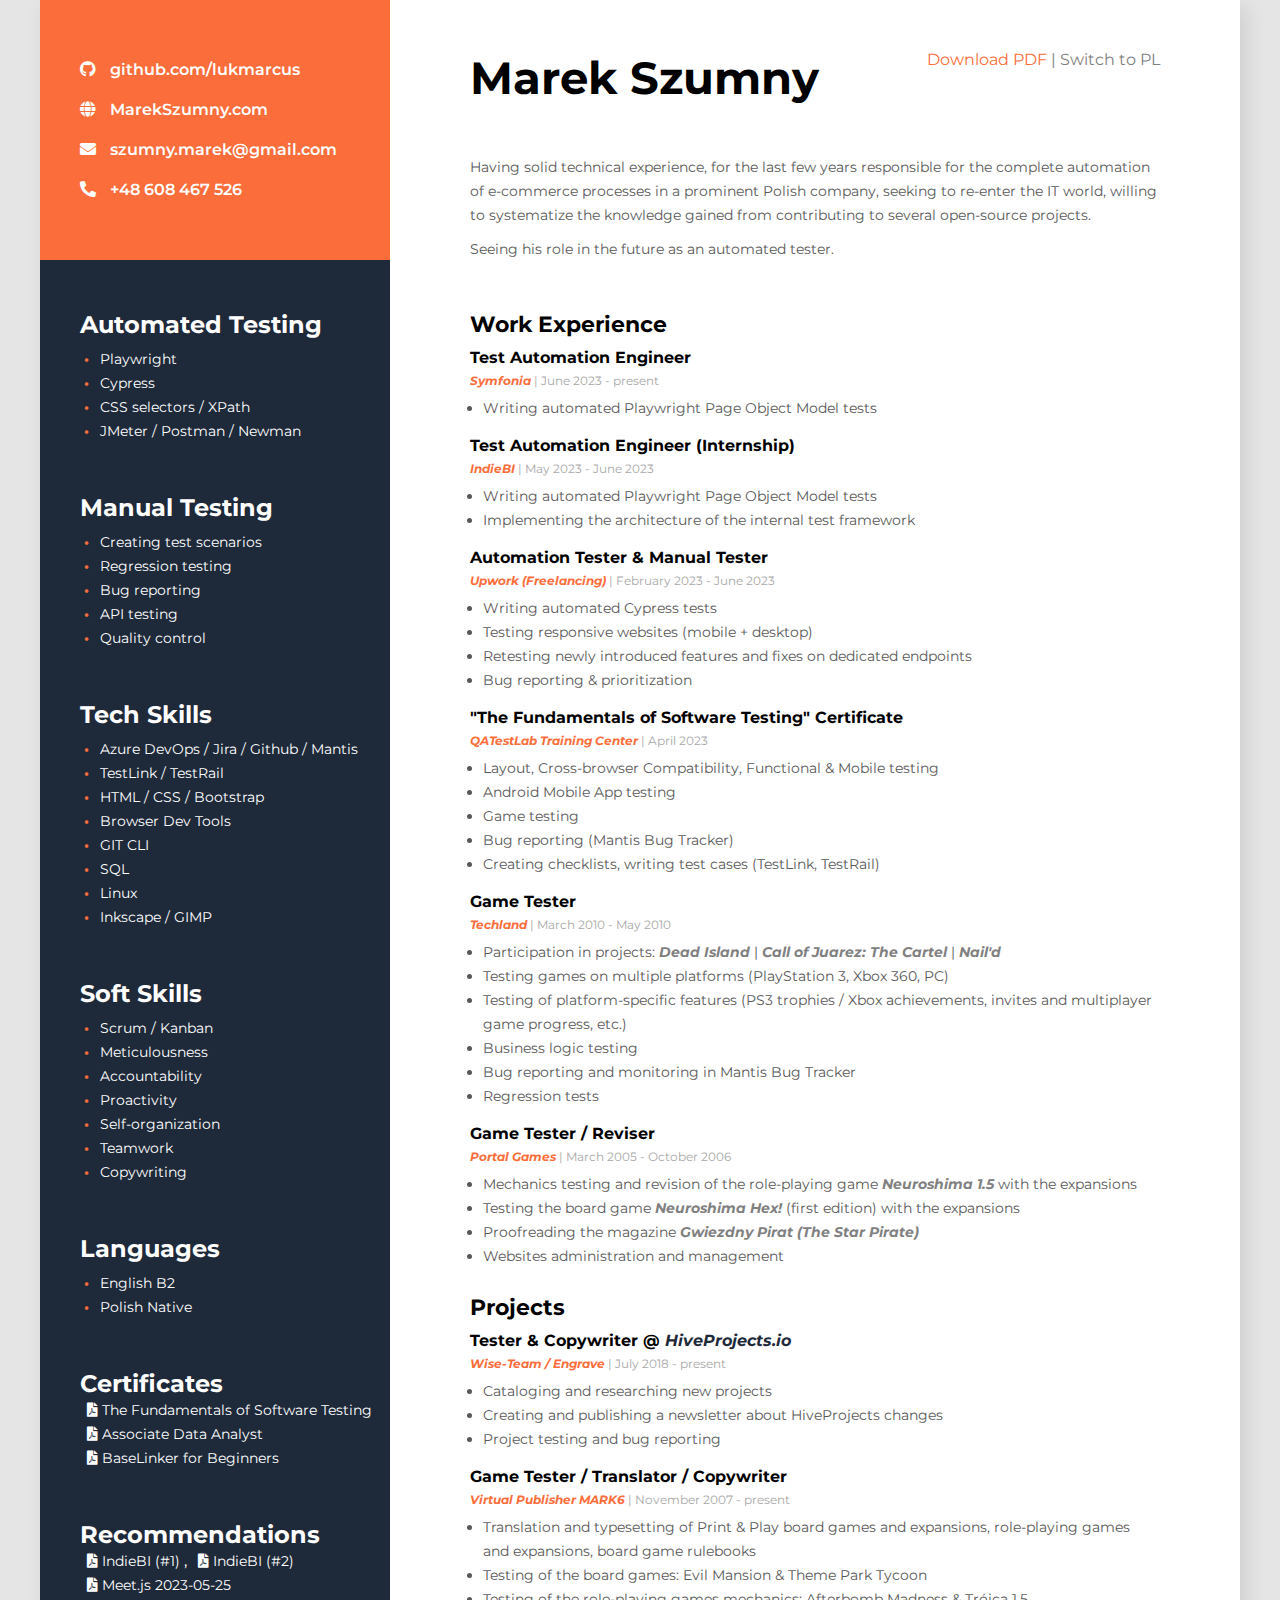
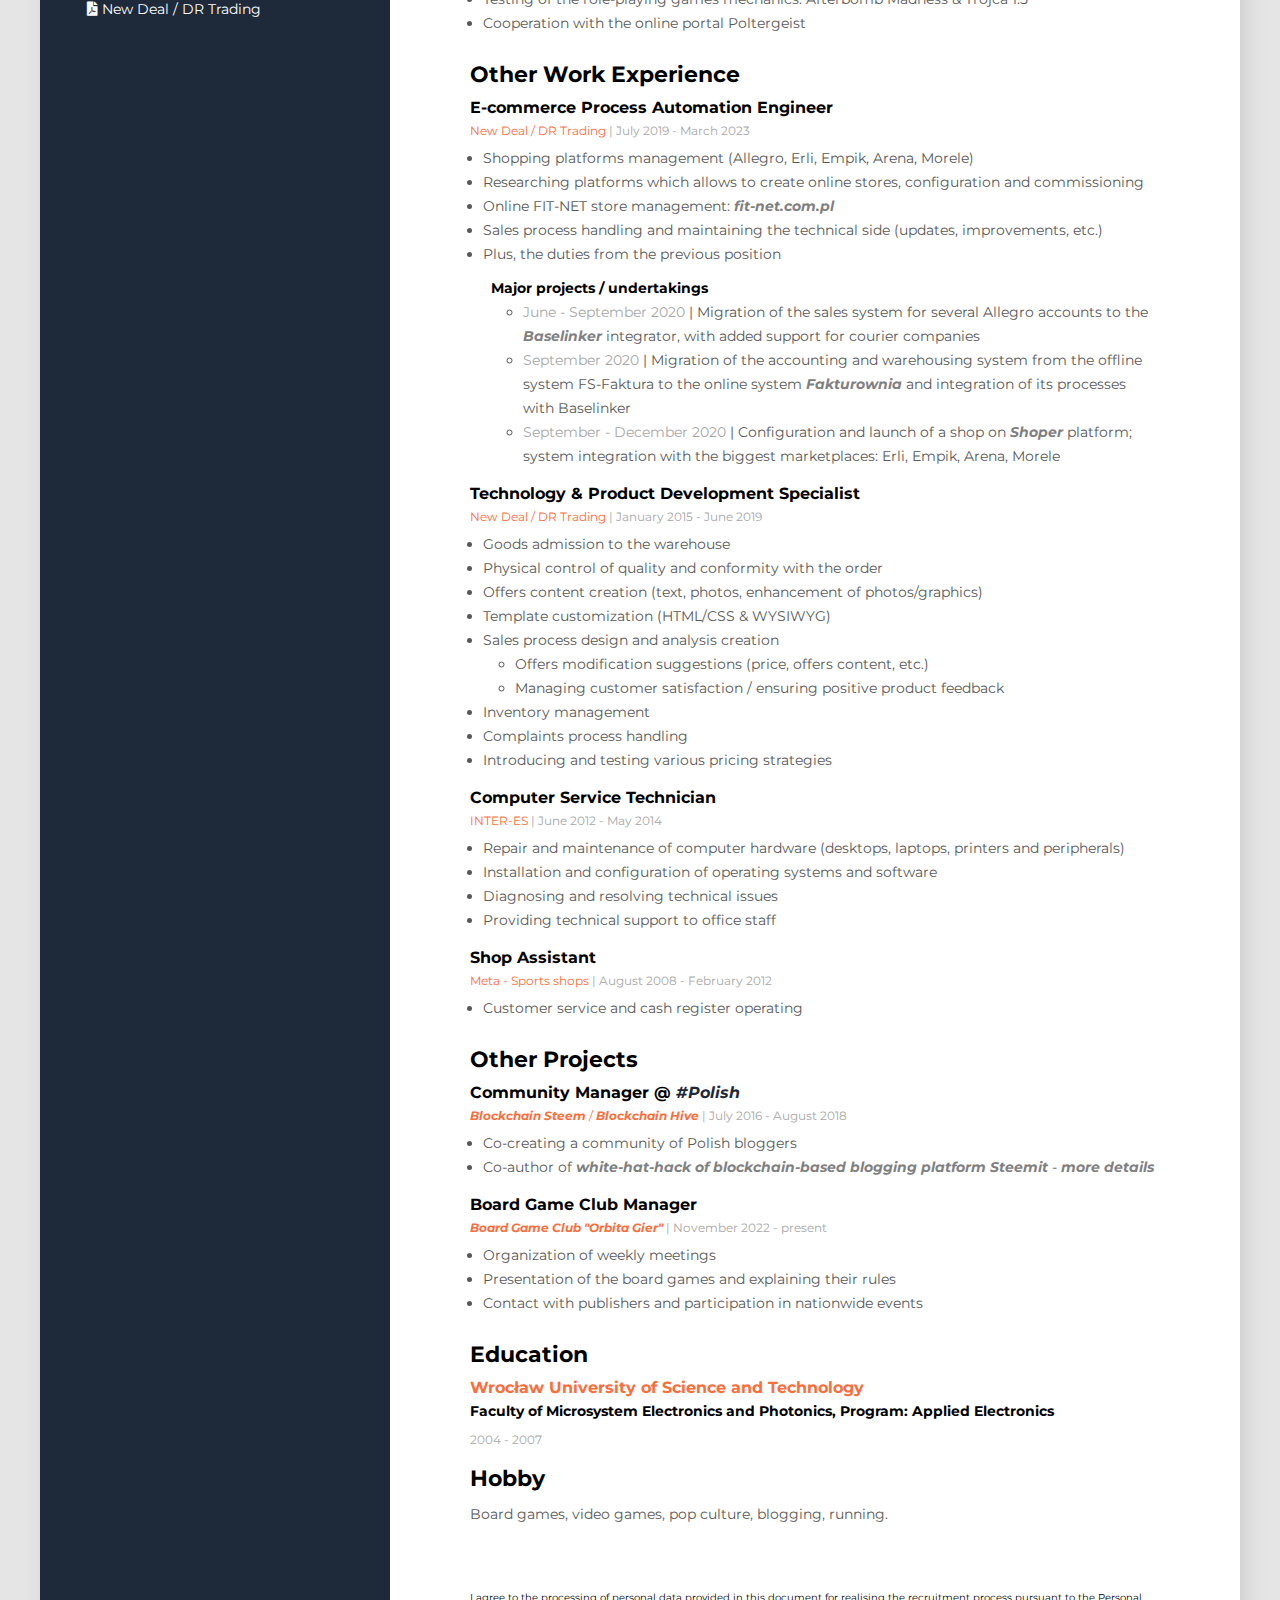
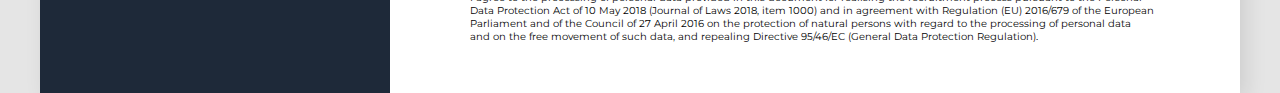
==== index.html @ d79c5a5d "Clause space at bottom of page fixed" ====
<!DOCTYPE html>
<html lang="en">
  <head>
    <!-- Google tag (gtag.js) -->
    <script async src="https://www.googletagmanager.com/gtag/js?id=G-51MSJPQXWY"></script>
    <script>
      window.dataLayer = window.dataLayer || [];
      function gtag() {
        dataLayer.push(arguments);
      }
      gtag("js", new Date());

      gtag("config", "G-51MSJPQXWY");
    </script>
    <meta charset="UTF-8" />
    <meta http-equiv="X-UA-Compatible" content="IE=edge" />
    <meta name="viewport" content="width=device-width, initial-scale=1.0" />
    <title>Marek Szumny: CV</title>

    <link rel="icon" type="image/x-icon" href="favicon.ico" />
    <link rel="preconnect" href="https://fonts.googleapis.com" />
    <link rel="preconnect" href="https://fonts.gstatic.com" crossorigin />
    <link
      href="https://fonts.googleapis.com/css2?family=Montserrat:wght@400;600;700&display=swap"
      rel="stylesheet"
    />
    <link rel="stylesheet" href="https://cdnjs.cloudflare.com/ajax/libs/font-awesome/5.15.3/css/all.css" />
    <link href="style.css" rel="stylesheet" />
    <base target="_blank" />
  </head>

  <body>
    <div class="wrapper">
      <main>
        <div class="main-title">
          <div class="lang">
            <a href="MarekSzumny_CV.pdf" data-lang="en">
              <span class="orange">Download PDF</span>
            </a>
            <a href="MarekSzumny_CV_PL.pdf" data-lang="pl">
              <span class="orange">Pobierz PDF</span>
            </a>
            |
            <button id="switch-lang" data-current-lang="en">Language</button>
          </div>

          <h1>Marek Szumny</h1>
          <p class="main-title-short">
            <span data-lang="en">
              Having solid technical experience, for the last few years responsible for the complete
              automation of&nbsp;e&#8209;commerce processes in a prominent Polish company, seeking to re-enter
              the IT world, willing to&nbsp;systematize the knowledge gained from contributing to several
              open-source projects.
            </span>
            <span data-lang="pl">
              Posiadający solidne doświadczenie techniczne, przez ostatnie lata odpowiedzialny za całkowitą
              automatyzację procesów e-commerce w wiodącej polskiej firmie, starający się ponownie wkroczyć do
              świata IT, chcący usystematyzować zdobytą wiedzę wynikającą z kontrybucji do kilku projektów
              open-source.
            </span>
          </p>
          <p class="main-title-short">
            <span data-lang="en">Seeing his role in the future as an automated tester.</span>
            <span data-lang="pl">
              Widzący swoją rolę w przyszłości na stanowisku testera automatyzującego.
            </span>
          </p>
        </div>

        <div class="main-work">
          <h2 class="main-section-title">
            <span data-lang="en">Work Experience</span>
            <span data-lang="pl">Doświadczenie zawodowe</span>
          </h2>
        </div>

        <div>
          <h3 class="main-subsection-title">
            <span data-lang="en">Test Automation Engineer</span>
            <span data-lang="pl">Inżynier ds. Testów Automatycznych</span>
          </h3>
          <div class="main-section-date">
            <a href="https://symfonia.pl/">
              <span class="orange">Symfonia</span>
            </a>
            |
            <span data-lang="en">June 2023 - present</span>
            <span data-lang="pl">06.2023 - do dziś</span>
          </div>
          <ul class="main-ul-list">
            <li>
              <span data-lang="en">Writing automated Playwright Page Object Model tests</span>
              <span data-lang="pl">Tworzenie testów automatycznych - Playwright Page Object Model</span>
            </li>
          </ul>
        </div>

        <div>
          <h3 class="main-subsection-title">
            <span data-lang="en">Test Automation Engineer (Internship)</span>
            <span data-lang="pl">Tester automatyzujący - staż</span>
          </h3>
          <div class="main-section-date">
            <a href="https://indiebi.com/">
              <span class="orange">IndieBI</span>
            </a>
            |
            <span data-lang="en">May 2023 - June 2023</span>
            <span data-lang="pl">05.2023 - 06.2023</span>
          </div>
          <ul class="main-ul-list">
            <li>
              <span data-lang="en">Writing automated Playwright Page Object Model tests</span>
              <span data-lang="pl">Tworzenie testów automatycznych - Playwright Page Object Model</span>
            </li>
            <li>
              <span data-lang="en">Implementing the architecture of the internal test framework</span>
              <span data-lang="pl">Implementacja architektury wewnętrznego frameworku testowego</span>
            </li>
          </ul>
        </div>

        <div>
          <h3 class="main-subsection-title">
            <span data-lang="en">Automation Tester & Manual Tester</span>
            <span data-lang="pl">Tester automatyzujący i tester manualny</span>
          </h3>
          <div class="main-section-date">
            <a href="https://www.upwork.com/">
              <span class="orange">Upwork (Freelancing)</span>
            </a>
            |
            <span data-lang="en">February 2023 - June 2023</span>
            <span data-lang="pl">02.2023 - 06.2023</span>
          </div>
          <ul class="main-ul-list">
            <li>
              <span data-lang="en">Writing automated Cypress tests</span>
              <span data-lang="pl">Tworzenie testów automatycznych - Cypress</span>
            </li>
            <li>
              <span data-lang="en">Testing responsive websites (mobile + desktop)</span>
              <span data-lang="pl">Testowanie responsywnych stron internetowych (mobile + desktop)</span>
            </li>
            <li>
              <span data-lang="en">Retesting newly introduced features and fixes on dedicated endpoints</span>
              <span data-lang="pl">Retestowanie wprowadzonych poprawek na dedykowanych endpointach</span>
            </li>
            <li>
              <span data-lang="en">Bug reporting & prioritization</span>
              <span data-lang="pl">Raportowanie błędów i ich priorytetyzacja</span>
            </li>
          </ul>
        </div>

        <div>
          <h3 class="main-subsection-title">
            <span data-lang="en">"The Fundamentals of Software Testing" Certificate</span>
            <span data-lang="pl">Certyfikat "The Fundamentals of Software Testing"</span>
          </h3>
          <div class="main-section-date">
            <a href="https://en.training.qatestlab.com/">
              <span class="orange">QATestLab Training Center</span>
            </a>
            |
            <span data-lang="en">April 2023</span>
            <span data-lang="pl">04.2023</span>
          </div>
          <ul class="main-ul-list">
            <li>
              <span data-lang="en">Layout, Cross-browser Compatibility, Functional & Mobile testing</span>
              <span data-lang="pl">
                Testy wizualne, kompatybilności cross-browser, funkcjonalne i mobilne
              </span>
            </li>
            <li>
              <span data-lang="en">Android Mobile App testing</span>
              <span data-lang="pl">Testy aplikacji mobilnej</span>
            </li>
            <li>
              <span data-lang="en">Game testing</span>
              <span data-lang="pl">Testy gier</span>
            </li>
            <li>
              <span data-lang="en">Bug reporting (Mantis Bug Tracker)</span>
              <span data-lang="pl">Raportowanie błędów (Mantis Bug Tracker)</span>
            </li>
            <li>
              <span data-lang="en">Creating checklists, writing test cases (TestLink, TestRail)</span>
              <span data-lang="pl">
                Tworzenie list kontrolnych, pisanie przypadków testowych (TestLink, TestRail)
              </span>
            </li>
          </ul>
        </div>

        <div>
          <h3 class="main-subsection-title">
            <span data-lang="en">Game Tester</span>
            <span data-lang="pl">Tester gier</span>
          </h3>
          <div class="main-section-date">
            <a href="https://techland.net/">
              <span class="orange">Techland</span>
            </a>
            |
            <span data-lang="en">March 2010 - May 2010</span>
            <span data-lang="pl">03.2010 - 05.2010</span>
          </div>
          <ul class="main-ul-list">
            <li>
              <span data-lang="en">Participation in projects:</span>
              <span data-lang="pl">Udział w projektach:</span>
              <a href="https://en.wikipedia.org/wiki/Dead_Island">Dead Island</a>
              |
              <a href="https://en.wikipedia.org/wiki/Call_of_Juarez:_The_Cartel">
                Call of Juarez: The Cartel
              </a>
              |
              <a href="https://en.wikipedia.org/wiki/Nail%27d">Nail'd</a>
            </li>
            <li>
              <span data-lang="en">Testing games on multiple platforms (PlayStation 3, Xbox 360, PC)</span>
              <span data-lang="pl">Testowanie gier na wielu platformach (Playstation 3, Xbox 360, PC)</span>
            </li>
            <li>
              <span data-lang="en">
                Testing of platform-specific features (PS3 trophies / Xbox achievements, invites and
                multiplayer game progress, etc.)
              </span>
              <span data-lang="pl">
                Testowanie specyficznych funkcji platform (trofea PS3 / osiągnięcia Xbox, zaproszenia i
                postępy w&nbsp;grze wieloosobowej, etc.)
              </span>
            </li>
            <li>
              <span data-lang="en">Business logic testing</span>
              <span data-lang="pl">Testowanie logiki biznesowej</span>
            </li>
            <li>
              <span data-lang="en">Bug reporting and monitoring in Mantis Bug Tracker</span>
              <span data-lang="pl">Raportowanie błędów w Mantis Bug Tracker</span>
            </li>
            <li>
              <span data-lang="en">Regression tests</span>
              <span data-lang="pl">Testy regresyjne</span>
            </li>
          </ul>
        </div>

        <div>
          <h3 class="main-subsection-title">
            <span data-lang="en">Game Tester / Reviser</span>
            <span data-lang="pl">Tester / Korektor</span>
          </h3>
          <div class="main-section-date">
            <a href="https://portalgames.pl/en/">
              <span class="orange">
                <span data-lang="en">Portal Games</span>
                <span data-lang="pl">Wydawnictwo Portal</span>
              </span>
            </a>
            |
            <span data-lang="en">March 2005 - October 2006</span>
            <span data-lang="pl">03.2005 - 10.2006</span>
          </div>
          <ul class="main-ul-list">
            <li>
              <span data-lang="en">
                Mechanics testing and revision of the role-playing game
                <a href="https://en.wikipedia.org/wiki/Neuroshima">Neuroshima 1.5</a>
                with the expansions
              </span>
              <span data-lang="pl">
                Testowanie mechaniki i korekta gry fabularnej
                <a href="https://portalgames.pl/pl/neuroshima-15/">Neuroshima 1.5</a>
                z dodatkami
              </span>
            </li>
            <li>
              <span data-lang="en">
                Testing the board game
                <a href="https://portalgames.pl/en/all-game-list/nshex/">Neuroshima Hex!</a>
                (first edition) with the expansions
              </span>
              <span data-lang="pl">
                Testowanie gry planszowej
                <a href="https://portalgames.pl/pl/neuroshima-hex/">Neuroshima Hex!</a>
                (pierwsza edycja) z dodatkami
              </span>
            </li>
            <li>
              <span data-lang="en">
                Proofreading the magazine
                <a href="https://portalgames.pl/pl/gwiezdny-pirat/">Gwiezdny Pirat (The Star Pirate)</a>
              </span>
              <span data-lang="pl">
                Korekta czasopisma
                <a href="https://portalgames.pl/pl/gwiezdny-pirat/">Gwiezdny Pirat</a>
              </span>
            </li>
            <li>
              <span data-lang="en">Websites administration and management</span>
              <span data-lang="pl">Administracja i zarządzanie stronami internetowymi</span>
            </li>
          </ul>
        </div>

        <div class="main-work">
          <h2 class="main-section-title">
            <span data-lang="en">Projects</span>
            <span data-lang="pl">Projekty</span>
          </h2>
        </div>

        <div>
          <h3 class="main-subsection-title">
            <span data-lang="en">Tester & Copywriter @</span>
            <span data-lang="pl">Tester / Copywriter w</span>
            <a href="https://hiveprojects.io/">HiveProjects.io</a>
          </h3>
          <div class="main-section-date">
            <a href="https://web.archive.org/web/20200811211508/https://wise-team.io/">
              <span class="orange">Wise-Team / Engrave</span>
            </a>
            |
            <span data-lang="en">July 2018 - present</span>
            <span data-lang="pl">07.2018 - do teraz</span>
          </div>
          <ul class="main-ul-list">
            <li>
              <span data-lang="en">Cataloging and researching new projects</span>
              <span data-lang="pl">Katalogowanie i research nowych projektów</span>
            </li>
            <li>
              <span data-lang="en">Creating and publishing a newsletter about HiveProjects changes</span>
              <span data-lang="pl">Tworzenie newslettera na temat zmian w projekcie</span>
            </li>
            <li>
              <span data-lang="en">Project testing and bug reporting</span>
              <span data-lang="pl">Testowanie projektu i zgłaszanie błędów</span>
            </li>
          </ul>
        </div>

        <div>
          <h3 class="main-subsection-title">
            <span data-lang="en">Game Tester / Translator / Copywriter</span>
            <span data-lang="pl">Tester / Tłumacz / Copywriter</span>
          </h3>
          <div class="main-section-date">
            <a href="https://www.mark6.pl/">
              <span class="orange">
                <span data-lang="en">Virtual Publisher MARK6</span>
                <span data-lang="pl">Wirtualne Wydawnictwo MARK6</span>
              </span>
            </a>
            |
            <span data-lang="en">November 2007 - present</span>
            <span data-lang="pl">11.2007 - do teraz</span>
          </div>
          <ul class="main-ul-list">
            <li>
              <span data-lang="en">
                Translation and typesetting of Print & Play board games and expansions, role-playing games
                and&nbsp;expansions, board game rulebooks
              </span>
              <span data-lang="pl">
                Tłumaczenie i skład gier planszowych Print & Play i dodatków, gier fabularnych i dodatków,
                instrukcji do gier planszowych
              </span>
            </li>
            <li>
              <span data-lang="en">Testing of the board games: Evil Mansion & Theme Park Tycoon</span>
              <span data-lang="pl">Testowanie gier planszowych: Evil Mansion i Theme Park Tycoon</span>
            </li>
            <li>
              <span data-lang="en">
                Testing of the role-playing games mechanics: Afterbomb Madness & Trójca 1.5
              </span>
              <span data-lang="pl">Testowanie mechanik gier fabularnych: Afterbomb Madness i Trójca 1.5</span>
            </li>
            <li>
              <span data-lang="en">Cooperation with the online portal Poltergeist</span>
              <span data-lang="pl">Współpraca z serwisem internetowym Poltergeist</span>
            </li>
          </ul>
        </div>

        <div class="page-break-end"></div>
        <div class="page-break-begin"></div>

        <div class="main-work">
          <h2 class="main-section-title">
            <span data-lang="en">Other Work Experience</span>
            <span data-lang="pl">Pozostałe doświadczenie zawodowe</span>
          </h2>
        </div>

        <div>
          <h3 class="main-subsection-title">
            <span data-lang="en">E-commerce Process Automation Engineer</span>
            <span data-lang="pl">Specjalista do spraw automatyzacji procesów e-commerce</span>
          </h3>
          <div class="main-section-date">
            <span class="orange">New Deal / DR Trading</span>
            |
            <span data-lang="en">July 2019 - March 2023</span>
            <span data-lang="pl">07.2019 - 03.2023</span>
          </div>
          <ul class="main-ul-list">
            <li>
              <span data-lang="en">Shopping platforms management (Allegro, Erli, Empik, Arena, Morele)</span>
              <span data-lang="pl">Obsługa platform sprzedażowych (Allegro, Erli, Empik, Arena, Morele)</span>
            </li>
            <li>
              <span data-lang="en">
                Researching platforms which allows to create online stores, configuration and commissioning
              </span>
              <span data-lang="pl">
                Research platform do tworzenia sklepów internetowych, konfiguracja i uruchomienie
              </span>
            </li>
            <li>
              <span data-lang="en">Online FIT-NET store management:</span>
              <span data-lang="pl">Zarządzanie sklepem internetowym FIT-NET:</span>
              <a href="https://fit-net.com.pl/">fit-net.com.pl</a>
            </li>
            <li>
              <span data-lang="en">
                Sales process handling and maintaining the technical side (updates, improvements, etc.)
              </span>
              <span data-lang="pl">
                Obsługa procesu sprzedaży i utrzymanie sklepu z punktu widzenia technicznego
              </span>
            </li>
            <li>
              <span data-lang="en">Plus, the duties from the previous position</span>
              <span data-lang="pl">Plus obowiązki poprzedniego stanowiska</span>
            </li>
            <div class="projects">
              <span class="main-bold">
                <span data-lang="en">Major projects / undertakings</span>
                <span data-lang="pl">Ważniejsze projekty / przedsięwzięcia</span>
              </span>
              <ul>
                <li>
                  <span class="main-section-date">
                    <span data-lang="en">June - September 2020</span>
                    <span data-lang="pl">06 - 09.2020</span>
                  </span>
                  |
                  <span data-lang="en">
                    Migration of the sales system for several Allegro accounts to&nbsp;the&nbsp;
                  </span>
                  <span data-lang="pl">
                    Migracja systemu sprzedażowego dla kilkunastu kont Allegro do integratora
                  </span>
                  <a href="https://baselinker.com/">Baselinker</a>
                  <span data-lang="en">integrator, with added support for courier companies</span>
                  <span data-lang="pl">wraz z obsługą firm kurierskich</span>
                </li>
                <li>
                  <span class="main-section-date">
                    <span data-lang="en">September 2020</span>
                    <span data-lang="pl">09.2020</span>
                  </span>
                  |
                  <span data-lang="en">
                    Migration of the accounting and warehousing system from the offline system FS-Faktura to
                    the online system
                  </span>
                  <span data-lang="pl">
                    Migracja systemu księgowo-magazynowego z programów lokalnych FS-Faktura do systemu online
                  </span>
                  <a href="https://fakturownia.pl/">Fakturownia</a>
                  <span data-lang="en">and integration of its processes with&nbsp;Baselinker</span>
                  <span data-lang="pl">i integracja procesów do Baselinker</span>
                </li>
                <li>
                  <span class="main-section-date">
                    <span data-lang="en">September - December 2020</span>
                    <span data-lang="pl">09 - 12.2020</span>
                  </span>
                  |
                  <span data-lang="en">Configuration and launch of a shop on</span>
                  <span data-lang="pl">Uruchomienie sklepu na platformie</span>
                  <a href="https://www.shoper.pl/">Shoper</a>
                  <span data-lang="en">
                    platform; system integration with the biggest marketplaces: Erli, Empik, Arena, Morele
                  </span>
                  <span data-lang="pl">
                    (fit-net.com.pl) i integracje z&nbsp;platformami: Erli, Empik, Arena, Morele
                  </span>
                </li>
              </ul>
            </div>
          </ul>
        </div>

        <div>
          <h3 class="main-subsection-title">
            <span data-lang="en">Technology & Product Development Specialist</span>
            <span data-lang="pl">Specjalista do spraw technologii i rozwoju produktu</span>
          </h3>
          <div class="main-section-date">
            <span class="orange">New Deal / DR Trading</span>
            |
            <span data-lang="en">January 2015 - June 2019</span>
            <span data-lang="pl">01.2015 - 06.2019</span>
          </div>
          <ul class="main-ul-list">
            <li>
              <span data-lang="en">Goods admission to the warehouse</span>
              <span data-lang="pl">Przyjmowanie towarów na magazyn</span>
            </li>
            <li>
              <span data-lang="en">Physical control of quality and conformity with the order</span>
              <span data-lang="pl">Fizyczna kontrola jakości i zgodności z zamówieniem</span>
            </li>
            <li>
              <span data-lang="en">
                Offers content creation (text, photos, enhancement of photos/graphics)
              </span>
              <span data-lang="pl">Tworzenie treści ofert (tekst, zdjęcia, poprawa zdjęć/grafik)</span>
            </li>
            <li>
              <span data-lang="en">Template customization (HTML/CSS & WYSIWYG)</span>
              <span data-lang="pl">Dostosowywanie szablonów (HTML/CSS & WYSIWYG)</span>
            </li>
            <li>
              <span data-lang="en">Sales process design and analysis creation</span>
              <span data-lang="pl">Projektowanie procesu i sporządzanie analizy sprzedaży</span>
              <ul>
                <li>
                  <span data-lang="en">Offers modification suggestions (price, offers content, etc.)</span>
                  <span data-lang="pl">
                    Tworzenie sugestii na temat modyfikacji ofert (cena, treści ofert)
                  </span>
                </li>
                <li>
                  <span data-lang="en">
                    Managing customer satisfaction / ensuring positive product feedback
                  </span>
                  <span data-lang="pl">
                    Zarządzanie satysfakcją klientów / dbanie o pozytywne opinie produktów
                  </span>
                </li>
              </ul>
            </li>
            <li>
              <span data-lang="en">Inventory management</span>
              <span data-lang="pl">Zarządzanie stanem magazynowym</span>
            </li>
            <li>
              <span data-lang="en">Complaints process handling</span>
              <span data-lang="pl">Obsługa procesu reklamacyjnego</span>
            </li>
            <li>
              <span data-lang="en">Introducing and testing various pricing strategies</span>
              <span data-lang="pl">Testowanie różnych strategii cenowych</span>
            </li>
          </ul>
        </div>

        <div>
          <h3 class="main-subsection-title">
            <span data-lang="en">Computer Service Technician</span>
            <span data-lang="pl">Serwisant komputerowy</span>
          </h3>
          <div class="main-section-date">
            <span class="orange">INTER-ES</span>
            |
            <span data-lang="en">June 2012 - May 2014</span>
            <span data-lang="pl">06.2012 - 05.2014</span>
          </div>
          <ul class="main-ul-list">
            <li>
              <span data-lang="en">
                Repair and maintenance of computer hardware (desktops, laptops, printers and peripherals)
              </span>
              <span data-lang="pl">
                Naprawa i serwis sprzętu komputerowego (PC, laptopy, drukarki i peryferia)
              </span>
            </li>
            <li>
              <span data-lang="en">Installation and configuration of operating systems and software</span>
              <span data-lang="pl">Instalacja i konfiguracja systemów operacyjnych oraz oprogramowania</span>
            </li>
            <li>
              <span data-lang="en">Diagnosing and resolving technical issues</span>
              <span data-lang="pl">Diagnostyka i rozwiązywanie problemów technicznych</span>
            </li>
            <li>
              <span data-lang="en">Providing technical support to office staff</span>
              <span data-lang="pl">Wsparcie techniczne dla pracowników biurowych</span>
            </li>
          </ul>
        </div>

        <div>
          <h3 class="main-subsection-title">
            <span data-lang="en">Shop Assistant</span>
            <span data-lang="pl">Sprzedawca / Kasjer</span>
          </h3>
          <div class="main-section-date">
            <span class="orange">
              <span data-lang="en">Meta - Sports shops</span>
              <span data-lang="pl">Meta - Sklepy sportowe</span>
            </span>
            |
            <span data-lang="en">August 2008 - February 2012</span>
            <span data-lang="pl">08.2008 - 02.2012</span>
          </div>
          <ul class="main-ul-list">
            <li>
              <span data-lang="en">Customer service and cash register operating</span>
              <span data-lang="pl">Obsługa klienta i kasy fiskalnej</span>
            </li>
          </ul>
        </div>

        <div class="main-work">
          <h2 class="main-section-title">
            <span data-lang="en">Other Projects</span>
            <span data-lang="pl">Pozostałe projekty</span>
          </h2>
        </div>

        <div>
          <h3 class="main-subsection-title">
            <span data-lang="en">Community Manager @</span>
            <span data-lang="pl">Community manager w</span>
            <a href="https://hive.blog/trending/polish">#Polish</a>
          </h3>
          <div class="main-section-date">
            <a href="https://steem.com/">
              <span class="orange">Blockchain Steem</span>
            </a>
            <span class="orange">/</span>
            <a href="https://hive.io/">
              <span class="orange">Blockchain Hive</span>
            </a>
            |
            <span data-lang="en">July 2016 - August 2018</span>
            <span data-lang="pl">07.2016 - 08.2018</span>
          </div>
          <ul class="main-ul-list">
            <li>
              <span data-lang="en">Co-creating a community of Polish bloggers</span>
              <span data-lang="pl">Współtworzenie społeczności polskich blogerów</span>
            </li>
            <li>
              <span data-lang="en">Co-author of</span>
              <span data-lang="pl">Współautor</span>
              <a
                href="https://steemit.com/steemit/@noisy/we-just-hacked-11-accounts-on-steemit-1158-sbd-and-8250-steem-is-under-our-control-but-we-are-good-guys-so"
              >
                <span data-lang="en">white-hat-hack of blockchain-based blogging platform Steemit</span>
                <span data-lang="pl">white-hat-hacka blockchainowej platformy blogowej Steemit</span>
              </a>
              <span class="aside-print">
                -
                <a
                  href="https://steemit.com/steemit/@lukmarcus/secutiry-stats-on-we-just-hacked-11-accounts-on-steemit-passwords-in-the-open-and-reaction-time"
                >
                  <span data-lang="en">more details</span>
                  <span data-lang="pl">szczegóły</span>
                </a>
              </span>
            </li>
          </ul>
        </div>

        <div>
          <h3 class="main-subsection-title">
            <span data-lang="en">Board Game Club Manager</span>
            <span data-lang="pl">Menedżer klubu gier planszowych</span>
          </h3>
          <div class="main-section-date">
            <a href="https://www.facebook.com/OrbitaGier/">
              <span class="orange">
                <span data-lang="en">Board Game Club "Orbita Gier"</span>
                <span data-lang="pl">Klub Gier Planszowych Orbita Gier</span>
              </span>
            </a>
            |
            <span data-lang="en">November 2022 - present</span>
            <span data-lang="pl">11.2022 - do teraz</span>
          </div>
          <ul class="main-ul-list">
            <li>
              <span data-lang="en">Organization of weekly meetings</span>
              <span data-lang="pl">Organizowanie cotygodniowych spotkań</span>
            </li>
            <li>
              <span data-lang="en">Presentation of the board games and explaining their rules</span>
              <span data-lang="pl">Prezentacja i tłumaczenie zasad gier planszowych</span>
            </li>
            <li>
              <span data-lang="en">Contact with publishers and participation in nationwide events</span>
              <span data-lang="pl">Kontakt z wydawcami i udział w wydarzeniach ogólnopolskich</span>
            </li>
          </ul>
        </div>

        <div>
          <h2 class="main-section-title">
            <span data-lang="en">Education</span>
            <span data-lang="pl">Edukacja</span>
          </h2>
          <h3 class="main-subsection-title">
            <span class="orange">
              <span data-lang="en">Wrocław University of Science and Technology</span>
              <span data-lang="pl">Politechnika Wrocławska</span>
            </span>
          </h3>
          <h4 class="main-sub2section-title">
            <span data-lang="en">
              Faculty of Microsystem Electronics and Photonics, Program: Applied Electronics
            </span>
            <span data-lang="pl">
              Elektronika Mikrosystemów i Fotoniki, Kierunek: Elektronika i Telekomunikacja
            </span>
          </h4>
          <p class="main-section-date">2004 - 2007</p>
        </div>

        <div class="hobby">
          <h2 class="main-section-title">Hobby</h2>
          <p class="main-title-short hobby-en" data-lang="en">
            Board games, video games, pop culture, blogging, running.
          </p>
          <p class="main-title-short hobby-pl" data-lang="pl">
            Gry planszowe, gry wideo, popkultura, blogowanie, bieganie.
          </p>
        </div>

        <div class="clause">
          <span data-lang="en">
            I agree to the processing of personal data provided in this document for realising the recruitment
            process pursuant to the Personal Data Protection Act of 10 May 2018 (Journal of Laws 2018, item
            1000) and in agreement with Regulation (EU) 2016/679 of the European Parliament and of the Council
            of 27 April 2016 on the protection of natural persons with regard to the processing of personal
            data and&nbsp;on&nbsp;the free movement of such data, and repealing Directive 95/46/EC (General
            Data Protection Regulation).
          </span>
          <span data-lang="pl">
            Wyrażam zgodę na przetwarzanie moich danych osobowych dla potrzeb niezbędnych do realizacji
            procesu rekrutacji zgodnie z&nbsp;Rozporządzeniem Parlamentu Europejskiego i Rady (UE) 2016/679 z
            dnia 27 kwietnia 2016 r. w sprawie ochrony osób fizycznych w&nbsp;związku z przetwarzaniem danych
            osobowych i w sprawie swobodnego przepływu takich danych oraz uchylenia dyrektywy
            95/46/WE&nbsp;(RODO).
          </span>
        </div>
      </main>

      <aside>
        <div class="aside-top contacts">
          <div>
            <span class="aside-bold"><i class="fab fa-github"></i></span>
            <a href="https://github.com/lukmarcus">github.com/lukmarcus</a>
          </div>

          <div>
            <span class="aside-bold"><i class="fa fa-globe"></i></span>
            <a href="https://marekszumny.com">MarekSzumny.com</a>
          </div>

          <div>
            <span class="aside-bold"><i class="fa fa-envelope"></i></span>
            <a href="mailto:szumny.marek@gmail.com">szumny.marek@gmail.com</a>
          </div>

          <div>
            <span class="aside-bold"><i class="fa fa-phone-alt"></i></span>
            <a href="tel:+48 608 467 526">+48 608 467 526</a>
          </div>
        </div>

        <div class="aside-block">
          <h2>
            <span data-lang="en">Automated Testing</span>
            <span class="pl" data-lang="pl">Testowanie automatyczne</span>
          </h2>
          <ul>
            <li>Playwright</li>
            <li>Cypress</li>
            <li>CSS selectors / XPath</li>
            <li>JMeter / Postman / Newman</li>
          </ul>
        </div>

        <div class="aside-block">
          <h2>
            <span data-lang="en">Manual Testing</span>
            <span data-lang="pl">Testowanie manualne</span>
          </h2>
          <ul>
            <li>
              <span data-lang="en">Creating test scenarios</span>
              <span data-lang="pl">Tworzenie scenariuszy testowych</span>
            </li>
            <li>
              <span data-lang="en">Regression testing</span>
              <span data-lang="pl">Testy regresji</span>
            </li>
            <li>
              <span data-lang="en">Bug reporting</span>
              <span data-lang="pl">Raportowanie błędów</span>
            </li>
            <li>
              <span data-lang="en">API testing</span>
              <span data-lang="pl">Testowanie API</span>
            </li>
            <li>
              <span data-lang="en">Quality control</span>
              <span data-lang="pl">Kontrola jakości</span>
            </li>
          </ul>
        </div>

        <div class="aside-block">
          <h2>
            <span data-lang="en">Tech Skills</span>
            <span data-lang="pl">Umiejętności twarde</span>
          </h2>
          <ul>
            <li>Azure DevOps / Jira / Github / Mantis</li>
            <li>TestLink / TestRail</li>
            <li>HTML / CSS / Bootstrap</li>
            <li>Browser Dev Tools</li>
            <li>GIT CLI</li>
            <li>SQL</li>
            <li>Linux</li>
            <li>Inkscape / GIMP</li>
          </ul>
        </div>

        <div class="aside-block">
          <h2>
            <span data-lang="en">Soft Skills</span>
            <span data-lang="pl">Umiejętności miękkie</span>
          </h2>
          <ul>
            <li>Scrum / Kanban</li>
            <li>
              <span data-lang="en">Meticulousness</span>
              <span data-lang="pl">Skrupulatność</span>
            </li>
            <li>
              <span data-lang="en">Accountability</span>
              <span data-lang="pl">Odpowiedzialność</span>
            </li>
            <li>
              <span data-lang="en">Proactivity</span>
              <span data-lang="pl">Proaktywność</span>
            </li>
            <li>
              <span data-lang="en">Self-organization</span>
              <span data-lang="pl">Samoorganizacja</span>
            </li>
            <li>Teamwork</li>
            <li>Copywriting</li>
          </ul>
        </div>

        <div class="aside-block">
          <h2>
            <span data-lang="en">Languages</span>
            <span data-lang="pl">Języki obce</span>
          </h2>
          <ul>
            <li>
              <span data-lang="en">English B2</span>
              <span data-lang="pl">Angielski B2</span>
            </li>
            <li data-lang="en">Polish Native</li>
          </ul>
        </div>

        <div class="aside-block aside-noprint">
          <h2>
            <span data-lang="en">Certificates</span>
            <span data-lang="pl">Certyfikaty</span>
          </h2>
          <div class="aside-print">
            <div>
              <a href="certificates/MarekSzumny_TheFundamentalsOfSoftwareTesting_QATestLabTrainingCenter.pdf">
                <i class="fas fa-file-pdf"></i>
                The Fundamentals of Software Testing
              </a>
            </div>
            <div>
              <a href="certificates/MarekSzumny_AssociateDataAnalyst_DataCamp.pdf">
                <i class="fas fa-file-pdf"></i>
                Associate Data Analyst
              </a>
            </div>
            <div>
              <a href="certificates/MarekSzumny_BaseLinkerForBeginners_BaseLinkerAcademy.pdf">
                <i class="fas fa-file-pdf"></i>
                BaseLinker for Beginners
              </a>
            </div>
          </div>
          <ul class="certificates-print">
            <li>The Fundamentals of Software Testing</li>
            <li>Associate Data Analyst</li>
            <li>BaseLinker for Beginners</li>
          </ul>
        </div>

        <div class="aside-block aside-print">
          <h2>
            <span data-lang="en">Recommendations</span>
            <span data-lang="pl">Rekomendacje</span>
          </h2>
          <div>
            <a href="recommendations/MarekSzumny_IndieBI_MarcinGraczyk.pdf">
              <i class="fas fa-file-pdf"></i>
              IndieBI (#1)
            </a>
            ,
            <a href="recommendations/MarekSzumny_IndieBI_RobertBardzinski.pdf">
              <i class="fas fa-file-pdf"></i>
              IndieBI (#2)
            </a>
          </div>
          <div>
            <a href="recommendations/MarekSzumny_Meetjs.pdf">
              <i class="fas fa-file-pdf"></i>
              Meet.js 2023-05-25
            </a>
          </div>
          <div>
            <a
              data-lang="en"
              href="recommendations/MarekSzumny_NewDeal_DRTrading_BartlomiejRynkiewicz_EN.pdf"
            >
              <i class="fas fa-file-pdf"></i>
              New Deal / DR Trading
            </a>
            <a
              data-lang="pl"
              href="recommendations/MarekSzumny_NewDeal_DRTrading_BartlomiejRynkiewicz_PL.pdf"
            >
              <i class="fas fa-file-pdf"></i>
              New Deal / DR Trading
            </a>
          </div>
        </div>
      </aside>
    </div>
  </body>
  <script src="script.js"></script>
</html>
---- style.css ----
* {
  box-sizing: border-box;
  margin: 0;
  padding: 0;
}

body {
  background: #e5e5e5;
  font-family: "Montserrat", sans-serif;
}

#switch-lang {
  background: none;
  color: #808080;
  border: none;
  padding: 0;
  font: inherit;
  cursor: pointer;
  text-decoration: none;
}

aside {
  width: 350px;
  background: #1e2939;
}

main {
  padding: 50px 80px;
  width: 850px;
}

.main-title {
  width: 690px;
  margin-bottom: 50px;
}

.main-title-job {
  font-weight: 700;
  font-size: 14px;
  line-height: 17px;
}

h1 {
  font-weight: 700;
  font-size: 45px;
  line-height: 55px;
  margin-bottom: 50px;
}

.main-title-short {
  font-size: 14px;
  line-height: 24px;
  color: #595959;
  margin-bottom: 10px;
}

.main-projects {
  padding-top: 40px;
  width: 485px;
}

.main-work {
  padding-top: 0px;
}

.orange {
  color: #fb6d3a;
}

.main-section-title {
  font-weight: 700;
  font-size: 22px;
  line-height: 27px;
  margin-top: 10px;
  margin-bottom: 10px;
}

.main-subsection-title {
  font-weight: 700;
  font-size: 16px;
  line-height: 20px;
  padding-bottom: 5px;
}

.main-sub2section-title {
  font-weight: 700;
  font-size: 14px;
  line-height: 17px;
  padding-bottom: 12px;
}

.main-section-date {
  font-size: 12px;
  line-height: 15px;
  color: #a8a8a8;
  padding-bottom: 8px;
}

.projects .main-section-date {
  font-size: 14px;
}

.wrapper {
  display: flex;
  flex-direction: row-reverse;
  width: 1200px;
  justify-content: center;
  margin: auto;
  background: #ffffff;
  box-shadow: 6px 6px 20px #0000001a;
}

.aside-block {
  color: #ffffff;
  padding-top: 50px;
  padding-left: 40px;
}

.aside-top {
  padding-top: 50px;
  padding-left: 40px;
  background-color: #fb6d3a;
  padding-bottom: 50px;
  font-weight: 600;
}

.aside-block span.pl {
  font-size: 20px;
}

.aside-block p,
.aside-block a,
.aside-top a {
  color: #ffffff;
  font-size: 14px;
  line-height: 24px;
}

.aside-block ul {
  font-size: 14px;
  line-height: 24px;
  padding-top: 8px;
  list-style-position: inside;
  list-style: none;
}

.aside-block li {
  padding-left: 1em;
  text-indent: -0.7em;
}

.aside-block li::before {
  content: "• ";
  color: #fb6d3a;
  padding-right: 7px;
  font-weight: bold;
}

.aside-bold {
  font-weight: 700;
  display: inline-block;
  width: 26px;
}

.aside-block.contacts .aside-bold,
.aside-block.top .aside-bold {
  font-size: 16px;
  line-height: 40px;
}

.aside-block.contacts a,
.aside-top.contacts a {
  font-size: 16px;
  line-height: 40px;
  text-decoration: none;
}

.aside-block.aside-print i,
.aside-block.aside-noprint i {
  padding-left: 0.5em;
}

.aside-block.aside-print a,
.aside-block.aside-noprint a {
  text-decoration: none;
}

i {
  color: #fff;
}

.main-ul-list a {
  font-style: italic;
  font-weight: 700;
  text-decoration-line: none;
  color: #808080;
}

.main-section-date a {
  font-style: italic;
  font-weight: 700;
  text-decoration-line: none;
}

.main-subsection-title a {
  font-style: italic;
  font-weight: 700;
  text-decoration-line: none;
  color: #1e2939;
}

.main-ul-list {
  font-size: 14px;
  line-height: 24px;
  color: #595959;
  list-style-position: outside;
  padding-bottom: 16px;
  margin-left: 0.8rem;
}

.main-ul-list li > ul > li,
.projects ul {
  margin-left: 1.5rem;
  list-style-position: outside;
}

.main-bold {
  font-weight: 700;
  margin-left: -0.5rem;
}

.projects .main-bold {
  font-weight: 700;
  color: #000;
}

.projects {
  margin-left: 1rem;
  margin-top: 10px;
}

li > ul {
  margin-left: 0.5rem;
}

.hobby {
  margin-top: 10px;
}

.hobby-en {
  margin-bottom: 65px;
}

.hobby-pl {
  margin-bottom: 90px;
}

.clause {
  font-size: 10px;
}

.page-break-end {
  page-break-after: always;
  height: 0;
  width: 0;
}

.page-break-begin {
  page-break-before: always;
  height: 0;
  width: 0;
}

.certificates-print {
  display: none;
}

@media print {
  .page-break-begin {
    margin-top: 50px;
  }
  .lang,
  .aside-print {
    display: none;
  }
  .main-section-date a,
  .main-ul-list a {
    font-style: normal;
    font-weight: normal;
  }
  .main-ul-list a {
    color: #595959;
  }
  .certificates-print {
    display: block;
  }
}

.lang {
  float: right;
  color: #808080;
}

.lang a {
  text-decoration: none;
  color: #808080;
}
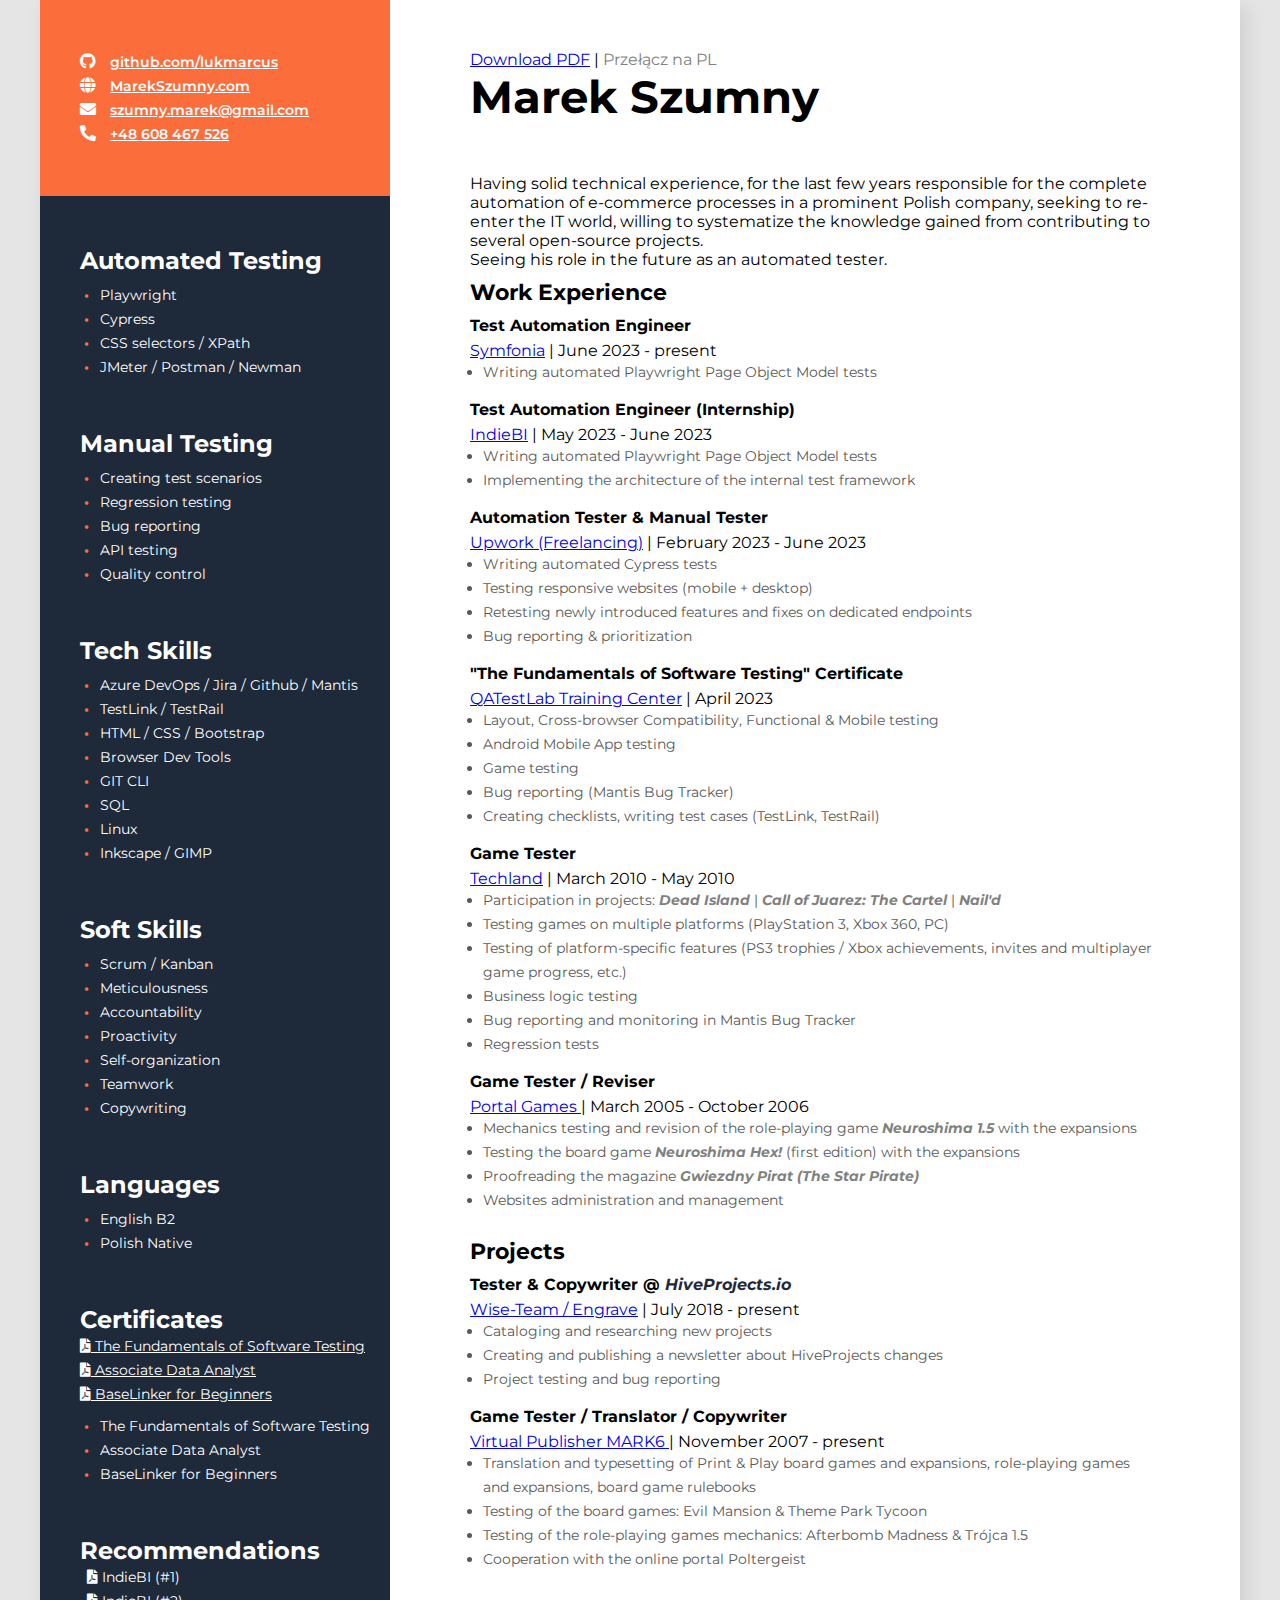
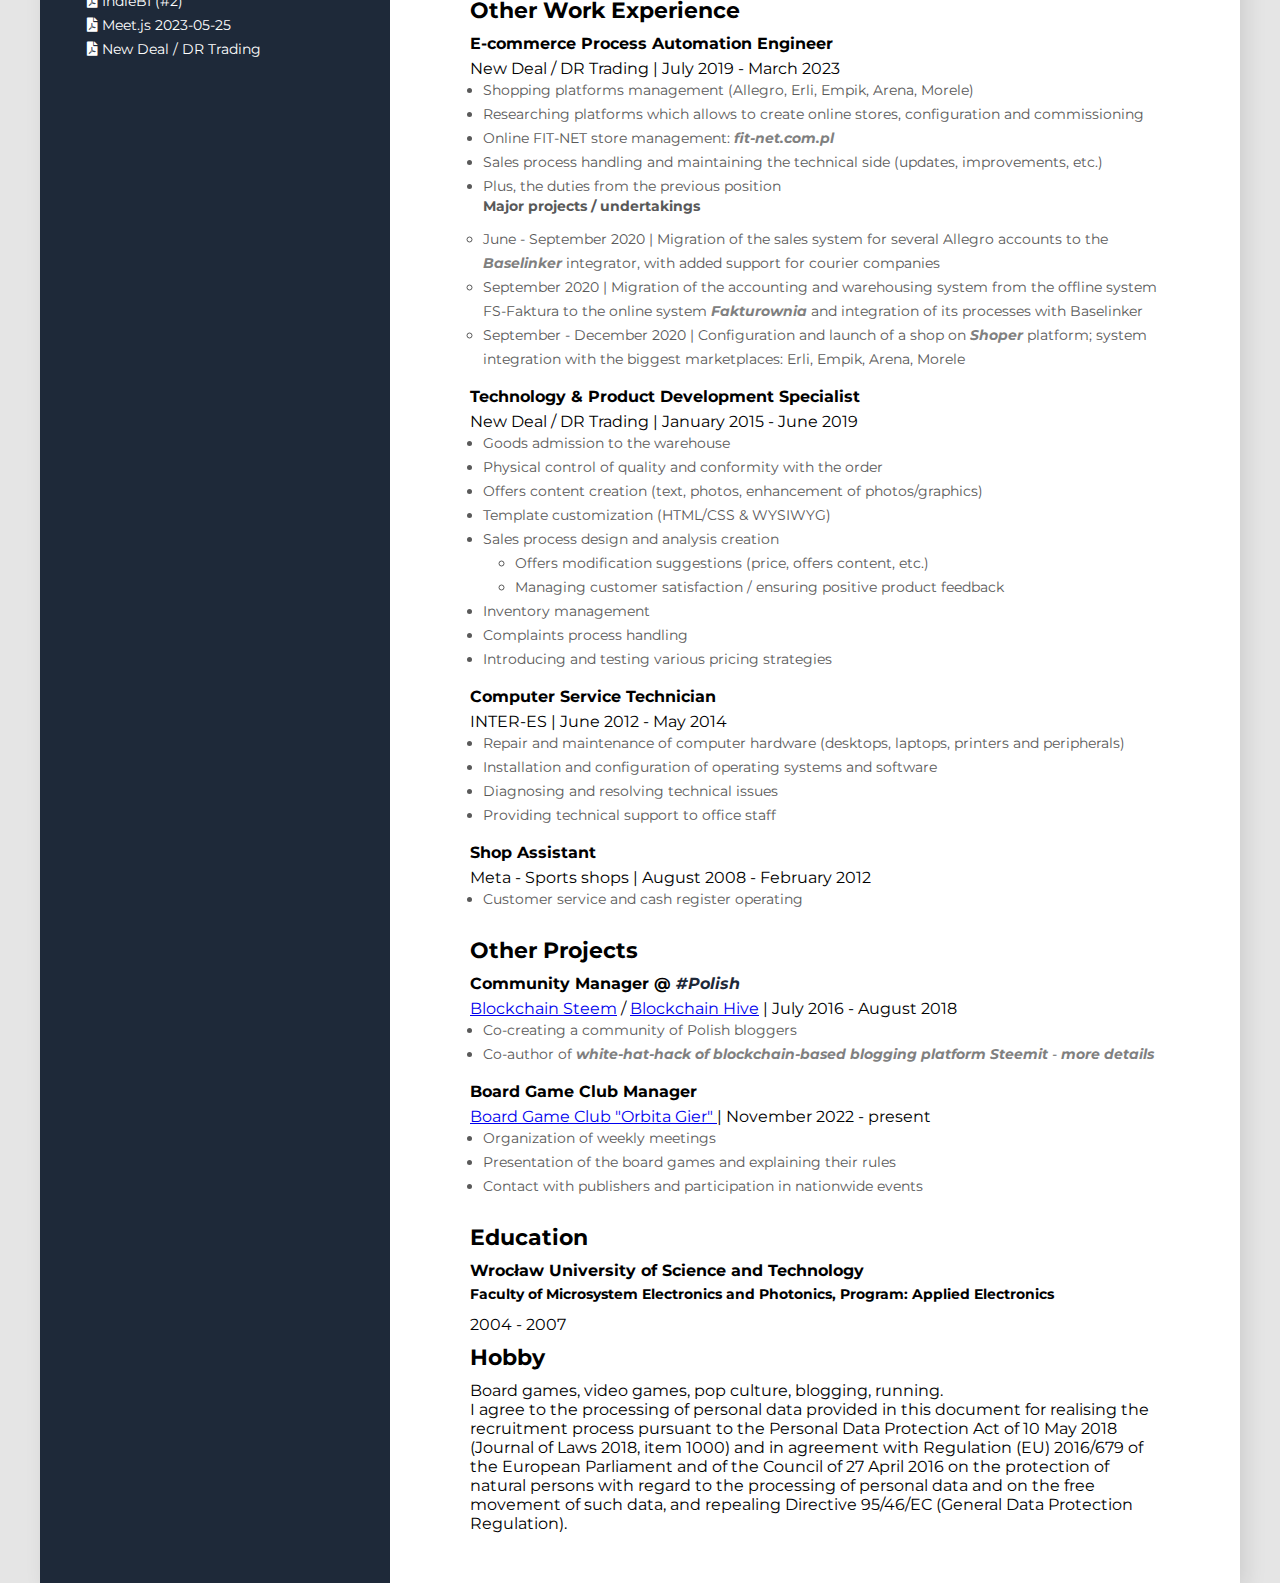
==== commit 350e6380: "IndieBI recommendations in two lines" ====
--- a/index.html
+++ b/index.html
@@ -32,20 +32,16 @@
   <body>
     <div class="wrapper">
       <main>
-        <div class="main-title">
-          <div class="lang">
-            <a href="MarekSzumny_CV.pdf" data-lang="en">
-              <span class="orange">Download PDF</span>
-            </a>
-            <a href="MarekSzumny_CV_PL.pdf" data-lang="pl">
-              <span class="orange">Pobierz PDF</span>
-            </a>
+        <div class="main-top">
+          <div class="main-lang">
+            <a href="MarekSzumny_CV.pdf" data-lang="en">Download PDF</a>
+            <a href="MarekSzumny_CV_PL.pdf" data-lang="pl">Pobierz PDF</a>
             |
             <button id="switch-lang" data-current-lang="en">Language</button>
           </div>
 
           <h1>Marek Szumny</h1>
-          <p class="main-title-short">
+          <p class="main-paragraph">
             <span data-lang="en">
               Having solid technical experience, for the last few years responsible for the complete
               automation of&nbsp;e&#8209;commerce processes in a prominent Polish company, seeking to re-enter
@@ -59,7 +55,7 @@
               open-source.
             </span>
           </p>
-          <p class="main-title-short">
+          <p class="main-paragraph">
             <span data-lang="en">Seeing his role in the future as an automated tester.</span>
             <span data-lang="pl">
               Widzący swoją rolę w przyszłości na stanowisku testera automatyzującego.
@@ -67,7 +63,7 @@
           </p>
         </div>
 
-        <div class="main-work">
+        <div>
           <h2 class="main-section-title">
             <span data-lang="en">Work Experience</span>
             <span data-lang="pl">Doświadczenie zawodowe</span>
@@ -79,10 +75,8 @@
             <span data-lang="en">Test Automation Engineer</span>
             <span data-lang="pl">Inżynier ds. Testów Automatycznych</span>
           </h3>
-          <div class="main-section-date">
-            <a href="https://symfonia.pl/">
-              <span class="orange">Symfonia</span>
-            </a>
+          <div class="main-subsection-date">
+            <a href="https://symfonia.pl/">Symfonia</a>
             |
             <span data-lang="en">June 2023 - present</span>
             <span data-lang="pl">06.2023 - do dziś</span>
@@ -100,10 +94,8 @@
             <span data-lang="en">Test Automation Engineer (Internship)</span>
             <span data-lang="pl">Tester automatyzujący - staż</span>
           </h3>
-          <div class="main-section-date">
-            <a href="https://indiebi.com/">
-              <span class="orange">IndieBI</span>
-            </a>
+          <div class="main-subsection-date">
+            <a href="https://indiebi.com/">IndieBI</a>
             |
             <span data-lang="en">May 2023 - June 2023</span>
             <span data-lang="pl">05.2023 - 06.2023</span>
@@ -125,10 +117,8 @@
             <span data-lang="en">Automation Tester & Manual Tester</span>
             <span data-lang="pl">Tester automatyzujący i tester manualny</span>
           </h3>
-          <div class="main-section-date">
-            <a href="https://www.upwork.com/">
-              <span class="orange">Upwork (Freelancing)</span>
-            </a>
+          <div class="main-subsection-date">
+            <a href="https://www.upwork.com/">Upwork (Freelancing)</a>
             |
             <span data-lang="en">February 2023 - June 2023</span>
             <span data-lang="pl">02.2023 - 06.2023</span>
@@ -158,10 +148,8 @@
             <span data-lang="en">"The Fundamentals of Software Testing" Certificate</span>
             <span data-lang="pl">Certyfikat "The Fundamentals of Software Testing"</span>
           </h3>
-          <div class="main-section-date">
-            <a href="https://en.training.qatestlab.com/">
-              <span class="orange">QATestLab Training Center</span>
-            </a>
+          <div class="main-subsection-date">
+            <a href="https://en.training.qatestlab.com/">QATestLab Training Center</a>
             |
             <span data-lang="en">April 2023</span>
             <span data-lang="pl">04.2023</span>
@@ -199,10 +187,8 @@
             <span data-lang="en">Game Tester</span>
             <span data-lang="pl">Tester gier</span>
           </h3>
-          <div class="main-section-date">
-            <a href="https://techland.net/">
-              <span class="orange">Techland</span>
-            </a>
+          <div class="main-subsection-date">
+            <a href="https://techland.net/">Techland</a>
             |
             <span data-lang="en">March 2010 - May 2010</span>
             <span data-lang="pl">03.2010 - 05.2010</span>
@@ -253,12 +239,10 @@
             <span data-lang="en">Game Tester / Reviser</span>
             <span data-lang="pl">Tester / Korektor</span>
           </h3>
-          <div class="main-section-date">
+          <div class="main-subsection-date">
             <a href="https://portalgames.pl/en/">
-              <span class="orange">
-                <span data-lang="en">Portal Games</span>
-                <span data-lang="pl">Wydawnictwo Portal</span>
-              </span>
+              <span data-lang="en">Portal Games</span>
+              <span data-lang="pl">Wydawnictwo Portal</span>
             </a>
             |
             <span data-lang="en">March 2005 - October 2006</span>
@@ -306,7 +290,7 @@
           </ul>
         </div>
 
-        <div class="main-work">
+        <div>
           <h2 class="main-section-title">
             <span data-lang="en">Projects</span>
             <span data-lang="pl">Projekty</span>
@@ -319,10 +303,8 @@
             <span data-lang="pl">Tester / Copywriter w</span>
             <a href="https://hiveprojects.io/">HiveProjects.io</a>
           </h3>
-          <div class="main-section-date">
-            <a href="https://web.archive.org/web/20200811211508/https://wise-team.io/">
-              <span class="orange">Wise-Team / Engrave</span>
-            </a>
+          <div class="main-subsection-date">
+            <a href="https://web.archive.org/web/20200811211508/https://wise-team.io/">Wise-Team / Engrave</a>
             |
             <span data-lang="en">July 2018 - present</span>
             <span data-lang="pl">07.2018 - do teraz</span>
@@ -348,12 +330,10 @@
             <span data-lang="en">Game Tester / Translator / Copywriter</span>
             <span data-lang="pl">Tester / Tłumacz / Copywriter</span>
           </h3>
-          <div class="main-section-date">
+          <div class="main-subsection-date">
             <a href="https://www.mark6.pl/">
-              <span class="orange">
-                <span data-lang="en">Virtual Publisher MARK6</span>
-                <span data-lang="pl">Wirtualne Wydawnictwo MARK6</span>
-              </span>
+              <span data-lang="en">Virtual Publisher MARK6</span>
+              <span data-lang="pl">Wirtualne Wydawnictwo MARK6</span>
             </a>
             |
             <span data-lang="en">November 2007 - present</span>
@@ -390,7 +370,7 @@
         <div class="page-break-end"></div>
         <div class="page-break-begin"></div>
 
-        <div class="main-work">
+        <div>
           <h2 class="main-section-title">
             <span data-lang="en">Other Work Experience</span>
             <span data-lang="pl">Pozostałe doświadczenie zawodowe</span>
@@ -402,8 +382,8 @@
             <span data-lang="en">E-commerce Process Automation Engineer</span>
             <span data-lang="pl">Specjalista do spraw automatyzacji procesów e-commerce</span>
           </h3>
-          <div class="main-section-date">
-            <span class="orange">New Deal / DR Trading</span>
+          <div class="main-subsection-date">
+            <span class="no-link-orange">New Deal / DR Trading</span>
             |
             <span data-lang="en">July 2019 - March 2023</span>
             <span data-lang="pl">07.2019 - 03.2023</span>
@@ -438,14 +418,14 @@
               <span data-lang="en">Plus, the duties from the previous position</span>
               <span data-lang="pl">Plus obowiązki poprzedniego stanowiska</span>
             </li>
-            <div class="projects">
-              <span class="main-bold">
+            <div class="main-subsection-projects">
+              <h4 class="main-sub2section-title">
                 <span data-lang="en">Major projects / undertakings</span>
                 <span data-lang="pl">Ważniejsze projekty / przedsięwzięcia</span>
-              </span>
+              </h4>
               <ul>
                 <li>
-                  <span class="main-section-date">
+                  <span class="main-subsection-date">
                     <span data-lang="en">June - September 2020</span>
                     <span data-lang="pl">06 - 09.2020</span>
                   </span>
@@ -461,7 +441,7 @@
                   <span data-lang="pl">wraz z obsługą firm kurierskich</span>
                 </li>
                 <li>
-                  <span class="main-section-date">
+                  <span class="main-subsection-date">
                     <span data-lang="en">September 2020</span>
                     <span data-lang="pl">09.2020</span>
                   </span>
@@ -478,7 +458,7 @@
                   <span data-lang="pl">i integracja procesów do Baselinker</span>
                 </li>
                 <li>
-                  <span class="main-section-date">
+                  <span class="main-subsection-date">
                     <span data-lang="en">September - December 2020</span>
                     <span data-lang="pl">09 - 12.2020</span>
                   </span>
@@ -503,8 +483,8 @@
             <span data-lang="en">Technology & Product Development Specialist</span>
             <span data-lang="pl">Specjalista do spraw technologii i rozwoju produktu</span>
           </h3>
-          <div class="main-section-date">
-            <span class="orange">New Deal / DR Trading</span>
+          <div class="main-subsection-date">
+            <span class="no-link-orange">New Deal / DR Trading</span>
             |
             <span data-lang="en">January 2015 - June 2019</span>
             <span data-lang="pl">01.2015 - 06.2019</span>
@@ -568,8 +548,8 @@
             <span data-lang="en">Computer Service Technician</span>
             <span data-lang="pl">Serwisant komputerowy</span>
           </h3>
-          <div class="main-section-date">
-            <span class="orange">INTER-ES</span>
+          <div class="main-subsection-date">
+            <span class="no-link-orange">INTER-ES</span>
             |
             <span data-lang="en">June 2012 - May 2014</span>
             <span data-lang="pl">06.2012 - 05.2014</span>
@@ -603,8 +583,8 @@
             <span data-lang="en">Shop Assistant</span>
             <span data-lang="pl">Sprzedawca / Kasjer</span>
           </h3>
-          <div class="main-section-date">
-            <span class="orange">
+          <div class="main-subsection-date">
+            <span class="no-link-orange">
               <span data-lang="en">Meta - Sports shops</span>
               <span data-lang="pl">Meta - Sklepy sportowe</span>
             </span>
@@ -620,7 +600,7 @@
           </ul>
         </div>
 
-        <div class="main-work">
+        <div>
           <h2 class="main-section-title">
             <span data-lang="en">Other Projects</span>
             <span data-lang="pl">Pozostałe projekty</span>
@@ -633,14 +613,10 @@
             <span data-lang="pl">Community manager w</span>
             <a href="https://hive.blog/trending/polish">#Polish</a>
           </h3>
-          <div class="main-section-date">
-            <a href="https://steem.com/">
-              <span class="orange">Blockchain Steem</span>
-            </a>
-            <span class="orange">/</span>
-            <a href="https://hive.io/">
-              <span class="orange">Blockchain Hive</span>
-            </a>
+          <div class="main-subsection-date">
+            <a href="https://steem.com/">Blockchain Steem</a>
+            <span class="no-link-orange">/</span>
+            <a href="https://hive.io/">Blockchain Hive</a>
             |
             <span data-lang="en">July 2016 - August 2018</span>
             <span data-lang="pl">07.2016 - 08.2018</span>
@@ -659,7 +635,7 @@
                 <span data-lang="en">white-hat-hack of blockchain-based blogging platform Steemit</span>
                 <span data-lang="pl">white-hat-hacka blockchainowej platformy blogowej Steemit</span>
               </a>
-              <span class="aside-print">
+              <span class="aside-noprint">
                 -
                 <a
                   href="https://steemit.com/steemit/@lukmarcus/secutiry-stats-on-we-just-hacked-11-accounts-on-steemit-passwords-in-the-open-and-reaction-time"
@@ -677,12 +653,10 @@
             <span data-lang="en">Board Game Club Manager</span>
             <span data-lang="pl">Menedżer klubu gier planszowych</span>
           </h3>
-          <div class="main-section-date">
+          <div class="main-subsection-date">
             <a href="https://www.facebook.com/OrbitaGier/">
-              <span class="orange">
-                <span data-lang="en">Board Game Club "Orbita Gier"</span>
-                <span data-lang="pl">Klub Gier Planszowych Orbita Gier</span>
-              </span>
+              <span data-lang="en">Board Game Club "Orbita Gier"</span>
+              <span data-lang="pl">Klub Gier Planszowych Orbita Gier</span>
             </a>
             |
             <span data-lang="en">November 2022 - present</span>
@@ -710,7 +684,7 @@
             <span data-lang="pl">Edukacja</span>
           </h2>
           <h3 class="main-subsection-title">
-            <span class="orange">
+            <span class="no-link-orange">
               <span data-lang="en">Wrocław University of Science and Technology</span>
               <span data-lang="pl">Politechnika Wrocławska</span>
             </span>
@@ -723,20 +697,20 @@
               Elektronika Mikrosystemów i Fotoniki, Kierunek: Elektronika i Telekomunikacja
             </span>
           </h4>
-          <p class="main-section-date">2004 - 2007</p>
-        </div>
-
-        <div class="hobby">
+          <p class="main-subsection-date">2004 - 2007</p>
+        </div>
+
+        <div class="main-hobby">
           <h2 class="main-section-title">Hobby</h2>
-          <p class="main-title-short hobby-en" data-lang="en">
+          <p class="main-paragraph main-hobby-en" data-lang="en">
             Board games, video games, pop culture, blogging, running.
           </p>
-          <p class="main-title-short hobby-pl" data-lang="pl">
+          <p class="main-paragraph main-hobby-pl" data-lang="pl">
             Gry planszowe, gry wideo, popkultura, blogowanie, bieganie.
           </p>
         </div>
 
-        <div class="clause">
+        <div class="main-clause">
           <span data-lang="en">
             I agree to the processing of personal data provided in this document for realising the recruitment
             process pursuant to the Personal Data Protection Act of 10 May 2018 (Journal of Laws 2018, item
@@ -756,7 +730,7 @@
       </main>
 
       <aside>
-        <div class="aside-top contacts">
+        <div class="aside-top">
           <div>
             <span class="aside-bold"><i class="fab fa-github"></i></span>
             <a href="https://github.com/lukmarcus">github.com/lukmarcus</a>
@@ -781,7 +755,7 @@
         <div class="aside-block">
           <h2>
             <span data-lang="en">Automated Testing</span>
-            <span class="pl" data-lang="pl">Testowanie automatyczne</span>
+            <span class="aside-header-long" data-lang="pl">Testowanie automatyczne</span>
           </h2>
           <ul>
             <li>Playwright</li>
@@ -879,12 +853,12 @@
           </ul>
         </div>
 
-        <div class="aside-block aside-noprint">
+        <div class="aside-block">
           <h2>
             <span data-lang="en">Certificates</span>
             <span data-lang="pl">Certyfikaty</span>
           </h2>
-          <div class="aside-print">
+          <div class="aside-noprint">
             <div>
               <a href="certificates/MarekSzumny_TheFundamentalsOfSoftwareTesting_QATestLabTrainingCenter.pdf">
                 <i class="fas fa-file-pdf"></i>
@@ -904,14 +878,14 @@
               </a>
             </div>
           </div>
-          <ul class="certificates-print">
+          <ul class="aside-print">
             <li>The Fundamentals of Software Testing</li>
             <li>Associate Data Analyst</li>
             <li>BaseLinker for Beginners</li>
           </ul>
         </div>
 
-        <div class="aside-block aside-print">
+        <div class="aside-block aside-noprint">
           <h2>
             <span data-lang="en">Recommendations</span>
             <span data-lang="pl">Rekomendacje</span>
@@ -921,7 +895,8 @@
               <i class="fas fa-file-pdf"></i>
               IndieBI (#1)
             </a>
-            ,
+          </div>
+          <div>
             <a href="recommendations/MarekSzumny_IndieBI_RobertBardzinski.pdf">
               <i class="fas fa-file-pdf"></i>
               IndieBI (#2)
--- a/style.css
+++ b/style.css
@@ -7,6 +7,38 @@
 body {
   background: #e5e5e5;
   font-family: "Montserrat", sans-serif;
+}
+
+.wrapper {
+  display: flex;
+  flex-direction: row-reverse;
+  width: 1200px;
+  justify-content: center;
+  margin: auto;
+  background: #ffffff;
+  box-shadow: 6px 6px 20px #0000001a;
+}
+
+/* === MAIN === */
+
+main {
+  padding: 50px 80px;
+  width: 850px;
+}
+
+.main-title {
+  width: 690px;
+  margin-bottom: 50px;
+}
+
+.lang {
+  float: right;
+  color: #808080;
+}
+
+.lang a {
+  text-decoration: none;
+  color: #808080;
 }
 
 #switch-lang {
@@ -19,25 +51,8 @@
   text-decoration: none;
 }
 
-aside {
-  width: 350px;
-  background: #1e2939;
-}
-
-main {
-  padding: 50px 80px;
-  width: 850px;
-}
-
-.main-title {
-  width: 690px;
-  margin-bottom: 50px;
-}
-
-.main-title-job {
-  font-weight: 700;
-  font-size: 14px;
-  line-height: 17px;
+.orange {
+  color: #fb6d3a;
 }
 
 h1 {
@@ -54,17 +69,8 @@
   margin-bottom: 10px;
 }
 
-.main-projects {
-  padding-top: 40px;
-  width: 485px;
-}
-
 .main-work {
   padding-top: 0px;
-}
-
-.orange {
-  color: #fb6d3a;
 }
 
 .main-section-title {
@@ -80,13 +86,6 @@
   font-size: 16px;
   line-height: 20px;
   padding-bottom: 5px;
-}
-
-.main-sub2section-title {
-  font-weight: 700;
-  font-size: 14px;
-  line-height: 17px;
-  padding-bottom: 12px;
 }
 
 .main-section-date {
@@ -96,18 +95,96 @@
   padding-bottom: 8px;
 }
 
+.main-sub2section-title {
+  font-weight: 700;
+  font-size: 14px;
+  line-height: 17px;
+  padding-bottom: 12px;
+}
+
+.main-ul-list {
+  font-size: 14px;
+  line-height: 24px;
+  color: #595959;
+  list-style-position: outside;
+  padding-bottom: 16px;
+  margin-left: 0.8rem;
+}
+
+.main-section-date a {
+  font-style: italic;
+  font-weight: 700;
+  text-decoration-line: none;
+}
+
+.main-subsection-title a {
+  font-style: italic;
+  font-weight: 700;
+  text-decoration-line: none;
+  color: #1e2939;
+}
+
+.main-ul-list a {
+  font-style: italic;
+  font-weight: 700;
+  text-decoration-line: none;
+  color: #808080;
+}
+
+.main-ul-list li > ul > li,
+.projects ul {
+  margin-left: 1.5rem;
+  list-style-position: outside;
+}
+
+.projects {
+  margin-left: 1rem;
+  margin-top: 10px;
+}
+
+.main-bold {
+  font-weight: 700;
+  margin-left: -0.5rem;
+}
+
+.projects .main-bold {
+  font-weight: 700;
+  color: #000;
+}
+
 .projects .main-section-date {
   font-size: 14px;
 }
 
-.wrapper {
-  display: flex;
-  flex-direction: row-reverse;
-  width: 1200px;
-  justify-content: center;
-  margin: auto;
-  background: #ffffff;
-  box-shadow: 6px 6px 20px #0000001a;
+li > ul {
+  margin-left: 0.5rem;
+}
+
+.hobby {
+  margin-top: 10px;
+}
+
+.hobby-en {
+  margin-bottom: 65px;
+}
+
+.hobby-pl {
+  margin-bottom: 90px;
+}
+
+.clause {
+  font-size: 10px;
+}
+
+/* === ASIDE === */
+
+i {
+  color: #fff;
+}
+
+aside {
+  width: 350px;
+  background: #1e2939;
 }
 
 .aside-block {
@@ -124,18 +201,6 @@
   font-weight: 600;
 }
 
-.aside-block span.pl {
-  font-size: 20px;
-}
-
-.aside-block p,
-.aside-block a,
-.aside-top a {
-  color: #ffffff;
-  font-size: 14px;
-  line-height: 24px;
-}
-
 .aside-block ul {
   font-size: 14px;
   line-height: 24px;
@@ -162,10 +227,27 @@
   width: 26px;
 }
 
+.aside-block span.pl {
+  font-size: 20px;
+}
+
+.aside-block p,
+.aside-block a,
+.aside-top a {
+  color: #ffffff;
+  font-size: 14px;
+  line-height: 24px;
+}
+
 .aside-block.contacts .aside-bold,
 .aside-block.top .aside-bold {
   font-size: 16px;
   line-height: 40px;
+}
+
+.aside-block.aside-print i,
+.aside-block.aside-noprint i {
+  padding-left: 0.5em;
 }
 
 .aside-block.contacts a,
@@ -175,89 +257,12 @@
   text-decoration: none;
 }
 
-.aside-block.aside-print i,
-.aside-block.aside-noprint i {
-  padding-left: 0.5em;
-}
-
 .aside-block.aside-print a,
 .aside-block.aside-noprint a {
   text-decoration: none;
 }
 
-i {
-  color: #fff;
-}
-
-.main-ul-list a {
-  font-style: italic;
-  font-weight: 700;
-  text-decoration-line: none;
-  color: #808080;
-}
-
-.main-section-date a {
-  font-style: italic;
-  font-weight: 700;
-  text-decoration-line: none;
-}
-
-.main-subsection-title a {
-  font-style: italic;
-  font-weight: 700;
-  text-decoration-line: none;
-  color: #1e2939;
-}
-
-.main-ul-list {
-  font-size: 14px;
-  line-height: 24px;
-  color: #595959;
-  list-style-position: outside;
-  padding-bottom: 16px;
-  margin-left: 0.8rem;
-}
-
-.main-ul-list li > ul > li,
-.projects ul {
-  margin-left: 1.5rem;
-  list-style-position: outside;
-}
-
-.main-bold {
-  font-weight: 700;
-  margin-left: -0.5rem;
-}
-
-.projects .main-bold {
-  font-weight: 700;
-  color: #000;
-}
-
-.projects {
-  margin-left: 1rem;
-  margin-top: 10px;
-}
-
-li > ul {
-  margin-left: 0.5rem;
-}
-
-.hobby {
-  margin-top: 10px;
-}
-
-.hobby-en {
-  margin-bottom: 65px;
-}
-
-.hobby-pl {
-  margin-bottom: 90px;
-}
-
-.clause {
-  font-size: 10px;
-}
+/* === PRINT === */
 
 .page-break-end {
   page-break-after: always;
@@ -283,25 +288,18 @@
   .aside-print {
     display: none;
   }
+
   .main-section-date a,
   .main-ul-list a {
     font-style: normal;
     font-weight: normal;
   }
+
   .main-ul-list a {
     color: #595959;
   }
+
   .certificates-print {
     display: block;
   }
 }
-
-.lang {
-  float: right;
-  color: #808080;
-}
-
-.lang a {
-  text-decoration: none;
-  color: #808080;
-}
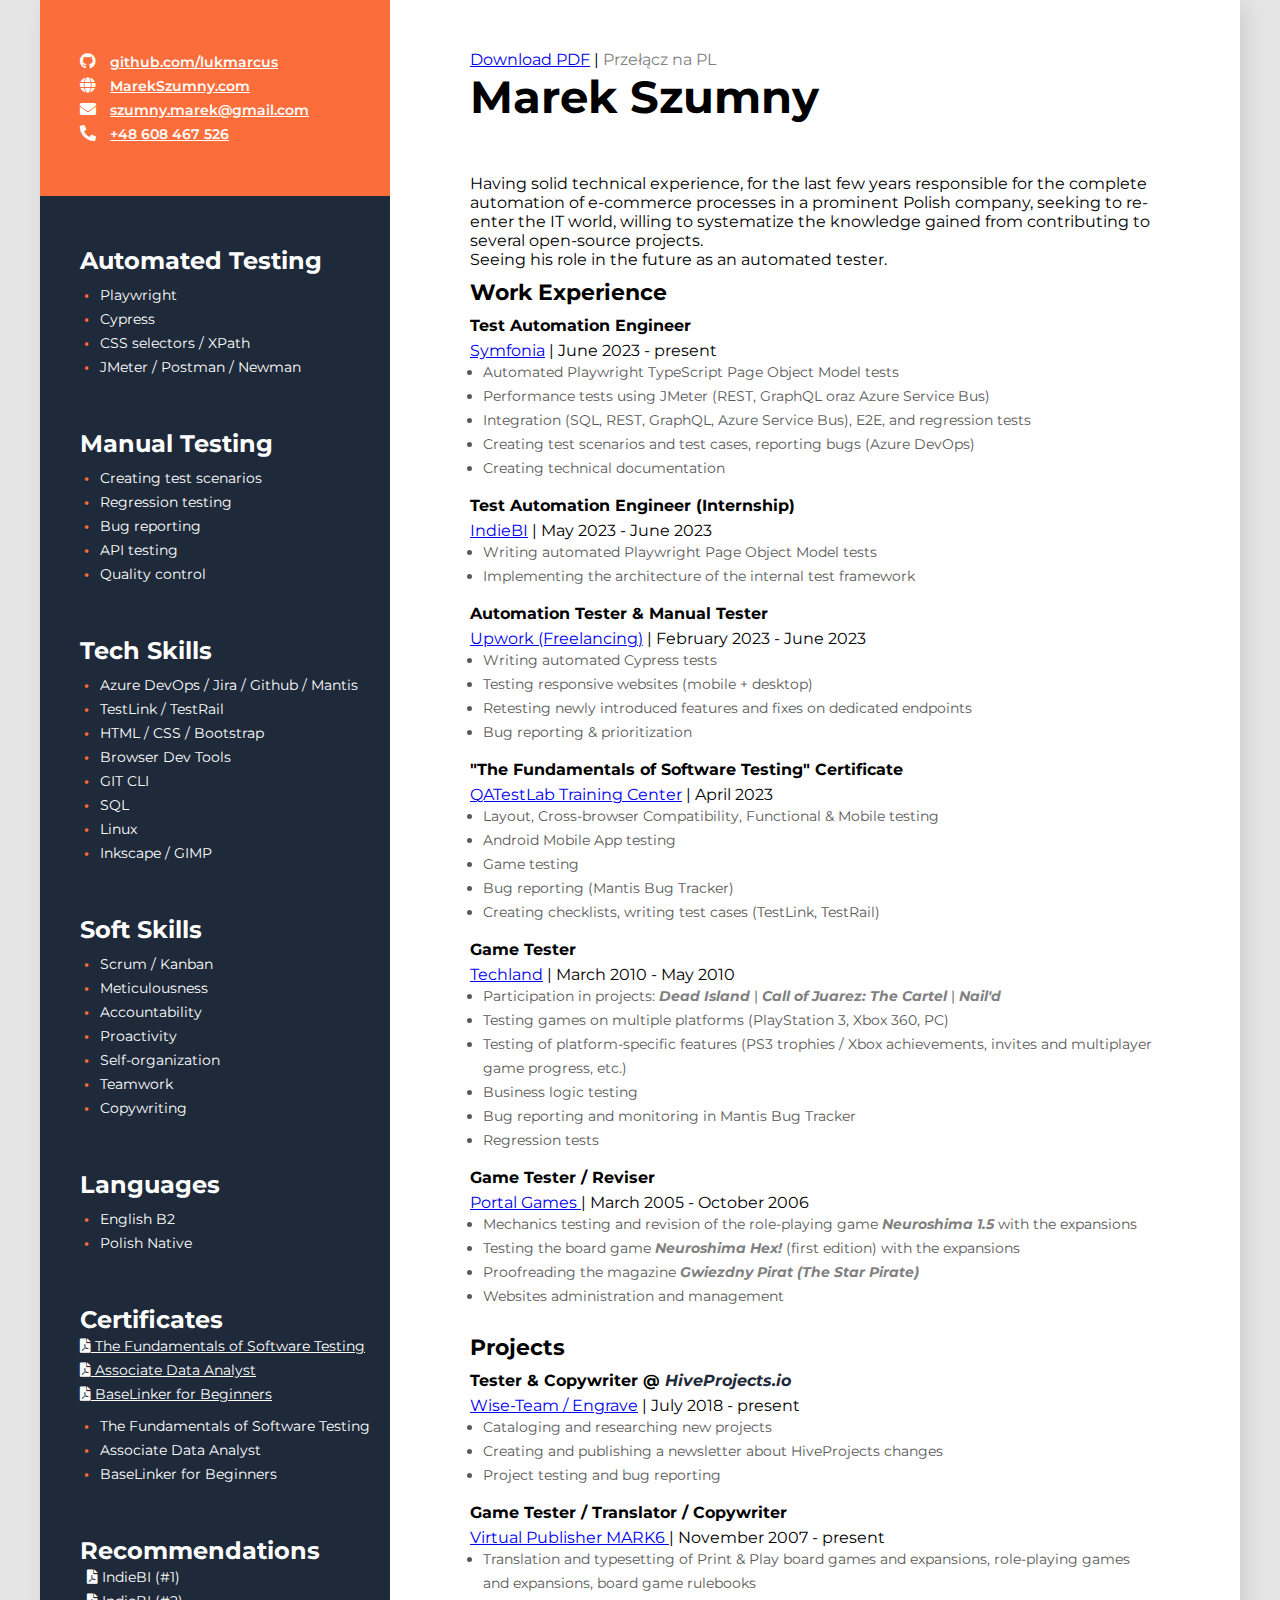
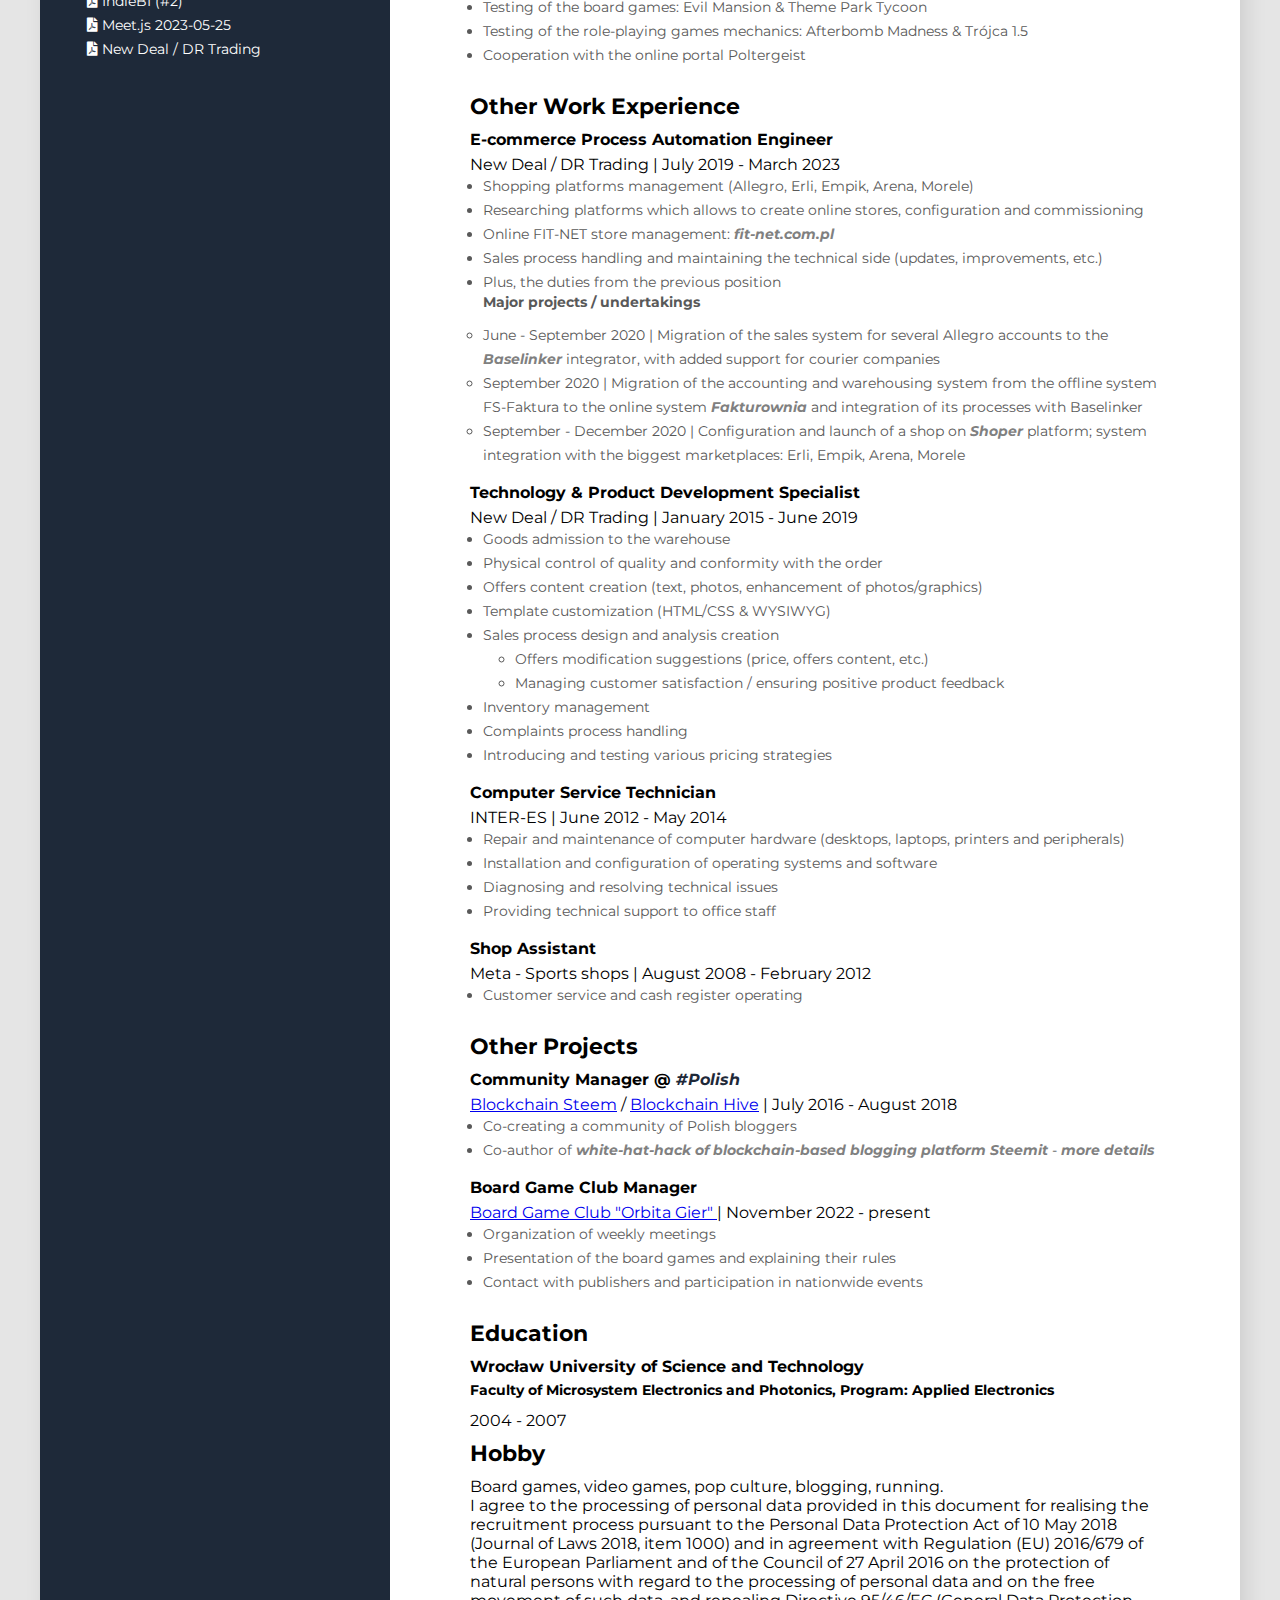
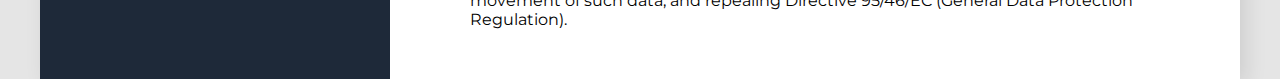
==== commit b4c1c63c: "Symfonia points compressed" ====
--- a/index.html
+++ b/index.html
@@ -83,8 +83,36 @@
           </div>
           <ul class="main-ul-list">
             <li>
-              <span data-lang="en">Writing automated Playwright Page Object Model tests</span>
-              <span data-lang="pl">Tworzenie testów automatycznych - Playwright Page Object Model</span>
+              <span data-lang="en">Automated Playwright TypeScript Page Object Model tests</span>
+              <span data-lang="pl">Testy automatyczne - Playwright TypeScript Page Object Model</span>
+            </li>
+            <li>
+              <span data-lang="en">
+                Performance tests using JMeter (REST, GraphQL oraz Azure Service Bus)
+              </span>
+              <span data-lang="pl">
+                Testy wydajnościowe przy użyciu JMeter (REST, GraphQL oraz Azure Service Bus)
+              </span>
+            </li>
+            <li>
+              <span data-lang="en">
+                Integration (SQL, REST, GraphQL, Azure Service Bus), E2E, and regression tests
+              </span>
+              <span data-lang="pl">
+                Testy integracyjne (SQL, REST, GraphQL, Azure Service Bus), E2E oraz regresywne
+              </span>
+            </li>
+            <li>
+              <span data-lang="en">
+                Creating test scenarios and test cases, reporting bugs (Azure DevOps)
+              </span>
+              <span data-lang="pl">
+                Tworzenie scenariuszy i przypadków testowych, zgłaszanie błędów (Azure DevOps)
+              </span>
+            </li>
+            <li>
+              <span data-lang="en">Creating technical documentation</span>
+              <span data-lang="pl">Tworzenie dokumentacji technicznej</span>
             </li>
           </ul>
         </div>
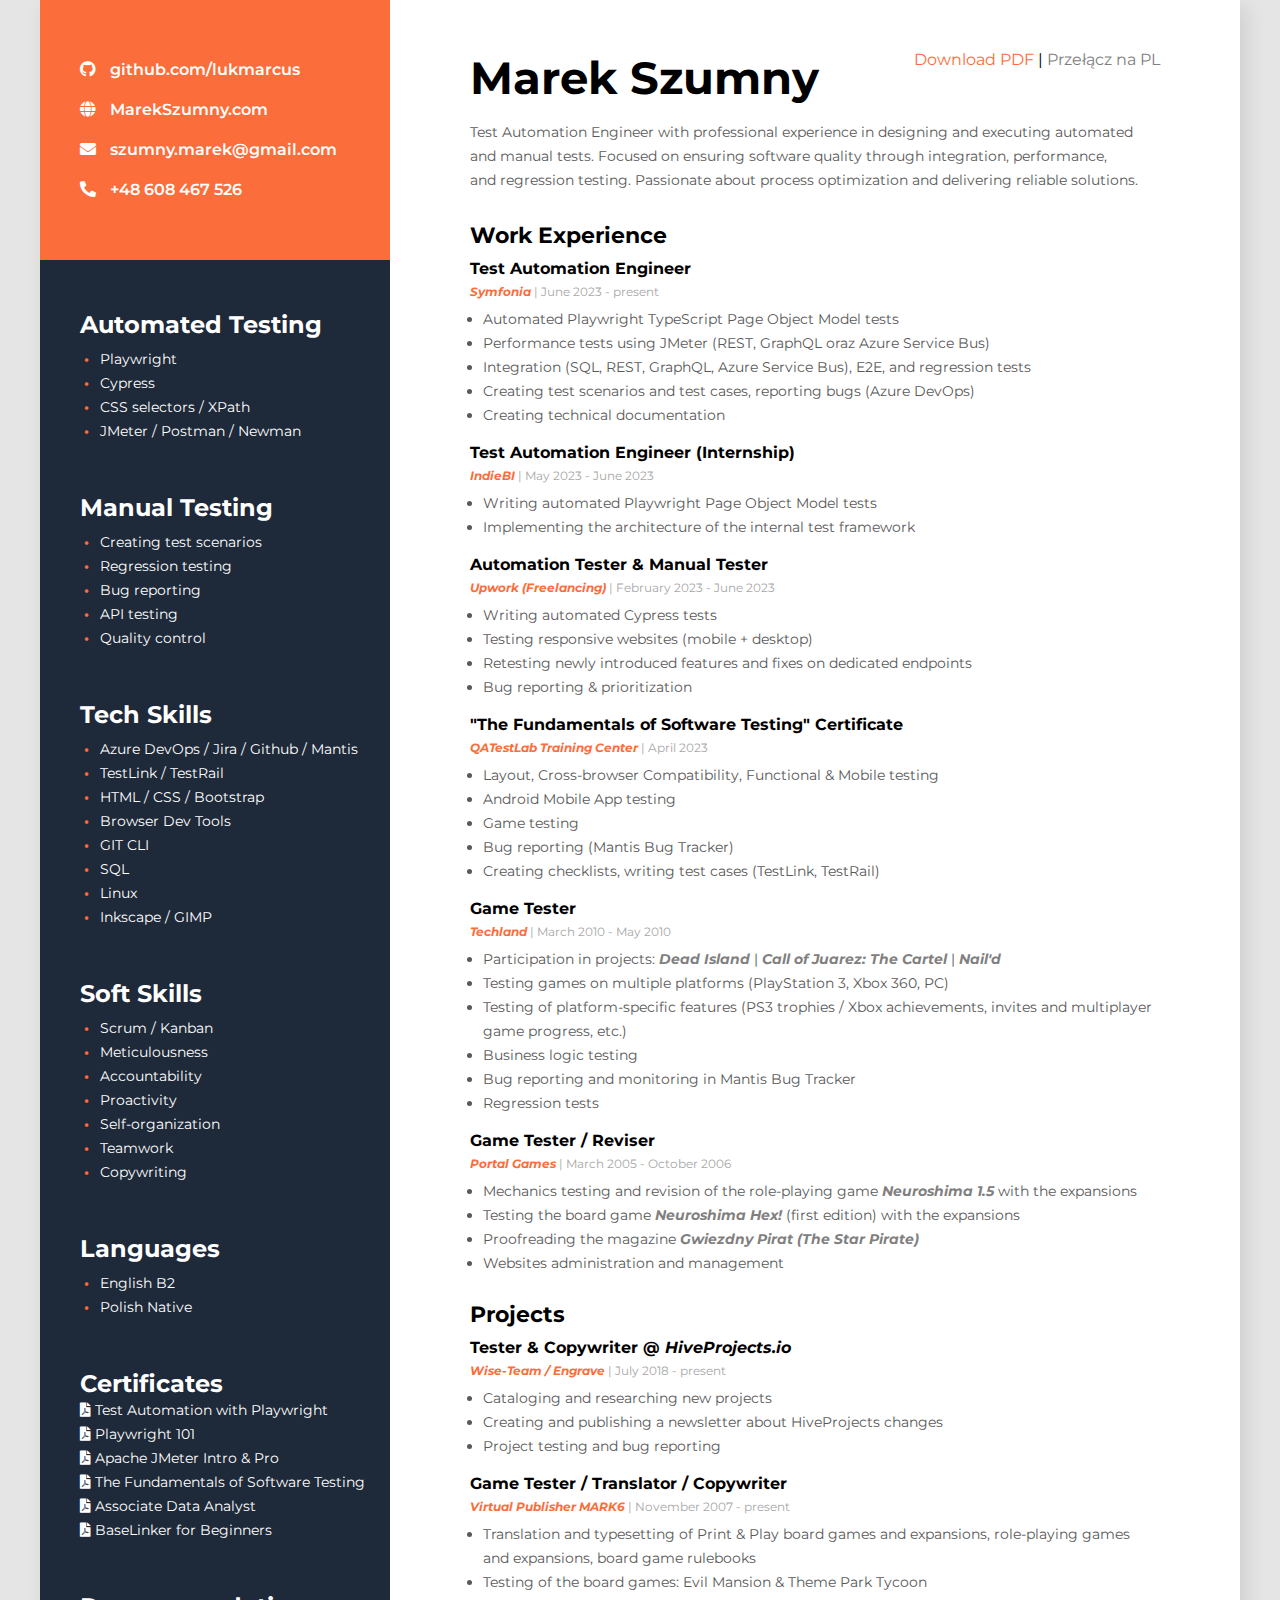
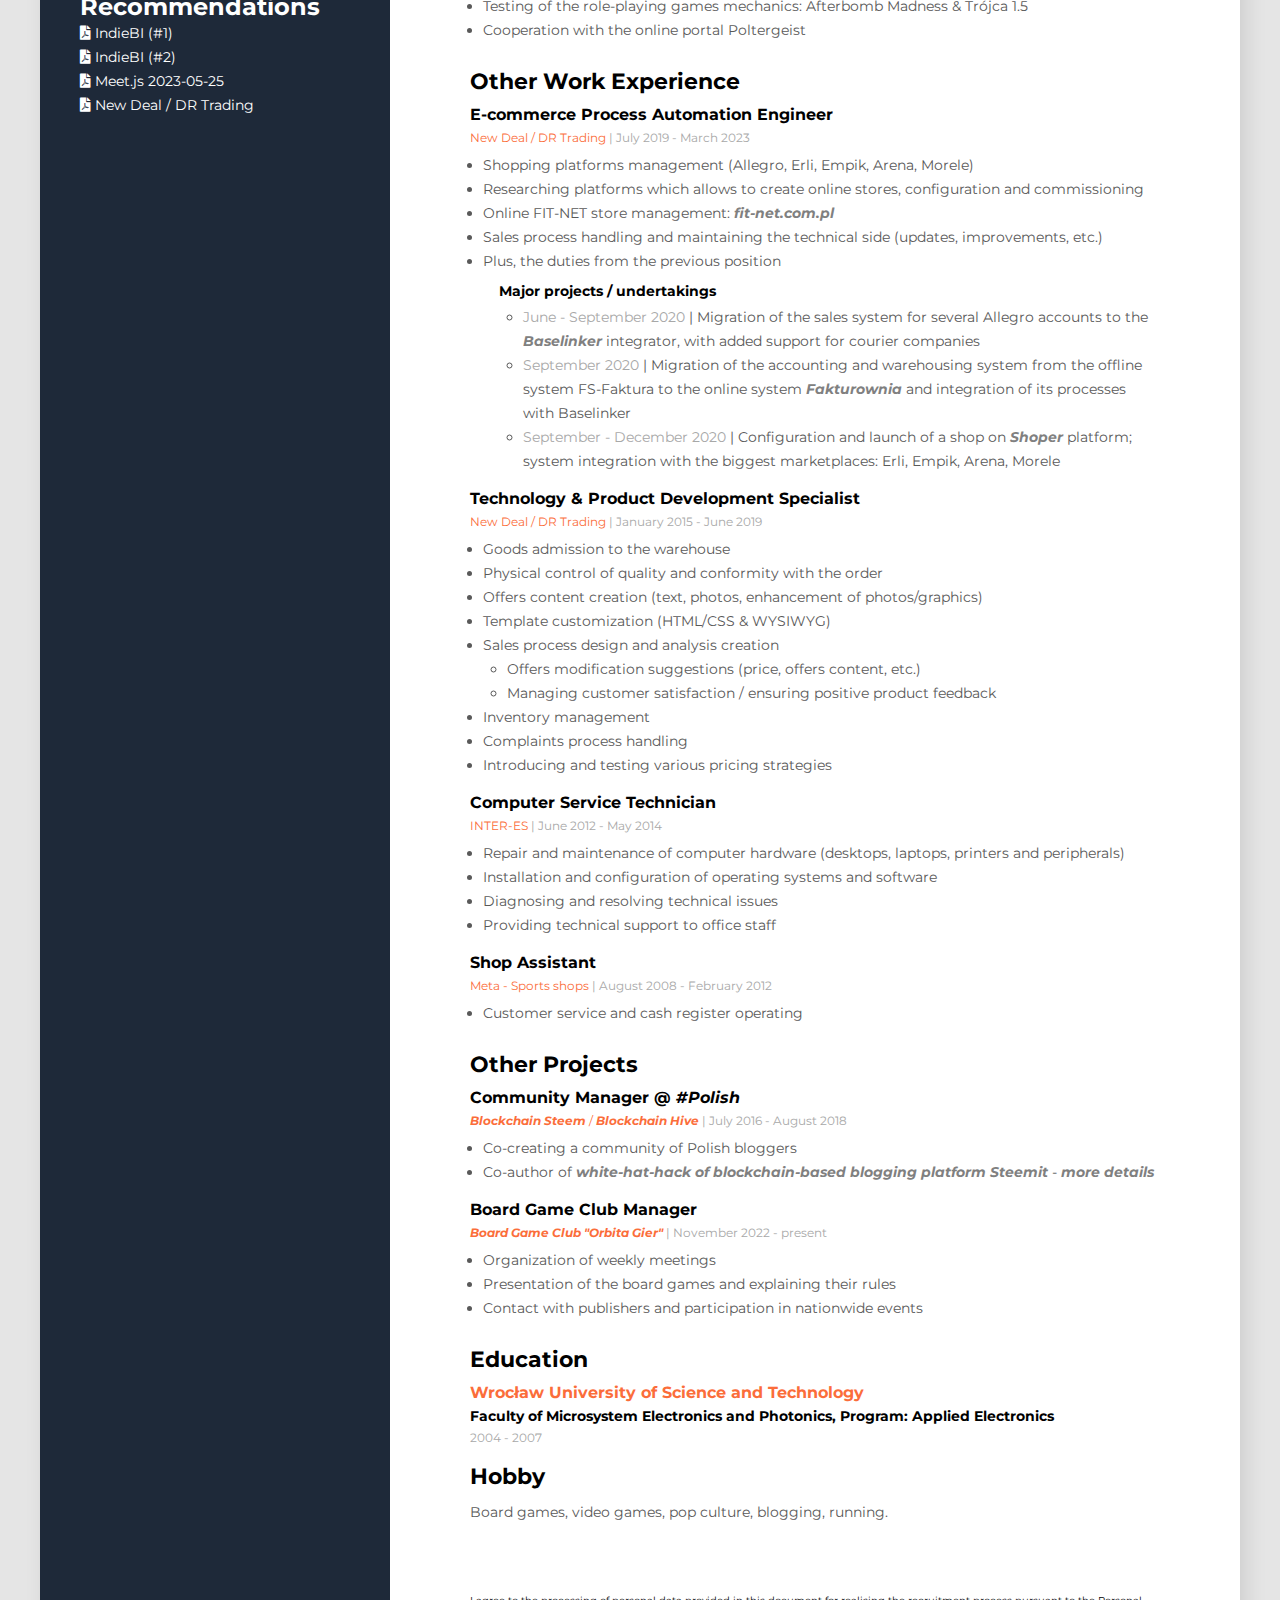
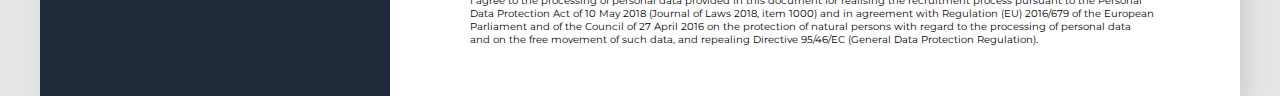
==== commit 18e834c2: "JMeter certificates added" ====
--- a/index.html
+++ b/index.html
@@ -43,22 +43,16 @@
           <h1>Marek Szumny</h1>
           <p class="main-paragraph">
             <span data-lang="en">
-              Having solid technical experience, for the last few years responsible for the complete
-              automation of&nbsp;e&#8209;commerce processes in a prominent Polish company, seeking to re-enter
-              the IT world, willing to&nbsp;systematize the knowledge gained from contributing to several
-              open-source projects.
+              Test Automation Engineer with professional experience in designing and executing automated and
+              manual tests. Focused on ensuring software quality through integration, performance,
+              and&nbsp;regression testing. Passionate about process optimization and delivering reliable
+              solutions.
             </span>
             <span data-lang="pl">
-              Posiadający solidne doświadczenie techniczne, przez ostatnie lata odpowiedzialny za całkowitą
-              automatyzację procesów e-commerce w wiodącej polskiej firmie, starający się ponownie wkroczyć do
-              świata IT, chcący usystematyzować zdobytą wiedzę wynikającą z kontrybucji do kilku projektów
-              open-source.
-            </span>
-          </p>
-          <p class="main-paragraph">
-            <span data-lang="en">Seeing his role in the future as an automated tester.</span>
-            <span data-lang="pl">
-              Widzący swoją rolę w przyszłości na stanowisku testera automatyzującego.
+              Inżynier testów automatycznych z doświadczeniem w projektowaniu i wykonywaniu testów
+              automatycznych oraz manualnych. Skoncentrowany na zapewnianiu jakości oprogramowania poprzez
+              testy integracyjne, wydajnościowe i regresywne. Pasjonat optymalizacji procesów
+              i&nbsp;dostarczania niezawodnych rozwiązań.
             </span>
           </p>
         </div>
@@ -887,6 +881,24 @@
             <span data-lang="pl">Certyfikaty</span>
           </h2>
           <div class="aside-noprint">
+            <div>
+              <a href="certificates/MarekSzumny_TestAutomationWithPlaywright_JakTestowac.pdf">
+                <i class="fas fa-file-pdf"></i>
+                Test Automation with Playwright
+              </a>
+            </div>
+            <div>
+              <a href="certificates/MarekSzumny_Playwright101_LambdaTest.pdf">
+                <i class="fas fa-file-pdf"></i>
+                Playwright 101
+              </a>
+            </div>
+            <div>
+              <a href="certificates/MarekSzumny_ApacheJMeterIntroPro_BlazeMeterUniversity.pdf">
+                <i class="fas fa-file-pdf"></i>
+                Apache JMeter Intro & Pro
+              </a>
+            </div>
             <div>
               <a href="certificates/MarekSzumny_TheFundamentalsOfSoftwareTesting_QATestLabTrainingCenter.pdf">
                 <i class="fas fa-file-pdf"></i>
--- a/style.css
+++ b/style.css
@@ -26,32 +26,29 @@
   width: 850px;
 }
 
-.main-title {
+.main-top {
   width: 690px;
-  margin-bottom: 50px;
-}
-
-.lang {
+  margin-bottom: 30px;
+}
+
+.main-lang {
   float: right;
-  color: #808080;
-}
-
-.lang a {
+}
+
+.main-lang a {
   text-decoration: none;
-  color: #808080;
+  color: #fb6d3a;
 }
 
 #switch-lang {
   background: none;
   color: #808080;
   border: none;
-  padding: 0;
   font: inherit;
   cursor: pointer;
-  text-decoration: none;
-}
-
-.orange {
+}
+
+.no-link-orange {
   color: #fb6d3a;
 }
 
@@ -59,18 +56,14 @@
   font-weight: 700;
   font-size: 45px;
   line-height: 55px;
-  margin-bottom: 50px;
-}
-
-.main-title-short {
+  margin-bottom: 15px;
+}
+
+.main-paragraph {
   font-size: 14px;
   line-height: 24px;
   color: #595959;
   margin-bottom: 10px;
-}
-
-.main-work {
-  padding-top: 0px;
 }
 
 .main-section-title {
@@ -88,18 +81,32 @@
   padding-bottom: 5px;
 }
 
-.main-section-date {
+.main-subsection-title a {
+  font-style: italic;
+  text-decoration-line: none;
+  color: inherit;
+}
+
+.main-subsection-date {
   font-size: 12px;
   line-height: 15px;
   color: #a8a8a8;
   padding-bottom: 8px;
 }
 
+.main-subsection-date a {
+  font-style: italic;
+  font-weight: 700;
+  text-decoration-line: none;
+  color: #fb6d3a;
+}
+
 .main-sub2section-title {
   font-weight: 700;
   font-size: 14px;
   line-height: 17px;
-  padding-bottom: 12px;
+  padding-bottom: 5px;
+  color: #000000;
 }
 
 .main-ul-list {
@@ -111,19 +118,6 @@
   margin-left: 0.8rem;
 }
 
-.main-section-date a {
-  font-style: italic;
-  font-weight: 700;
-  text-decoration-line: none;
-}
-
-.main-subsection-title a {
-  font-style: italic;
-  font-weight: 700;
-  text-decoration-line: none;
-  color: #1e2939;
-}
-
 .main-ul-list a {
   font-style: italic;
   font-weight: 700;
@@ -131,48 +125,34 @@
   color: #808080;
 }
 
+.main-subsection-projects {
+  margin-left: 1rem;
+  margin-top: 10px;
+}
+
 .main-ul-list li > ul > li,
-.projects ul {
+.main-subsection-projects ul {
   margin-left: 1.5rem;
   list-style-position: outside;
 }
 
-.projects {
-  margin-left: 1rem;
+.main-subsection-projects .main-subsection-date {
+  font-size: 14px;
+}
+
+.main-hobby {
   margin-top: 10px;
 }
 
-.main-bold {
-  font-weight: 700;
-  margin-left: -0.5rem;
-}
-
-.projects .main-bold {
-  font-weight: 700;
-  color: #000;
-}
-
-.projects .main-section-date {
-  font-size: 14px;
-}
-
-li > ul {
-  margin-left: 0.5rem;
-}
-
-.hobby {
-  margin-top: 10px;
-}
-
-.hobby-en {
-  margin-bottom: 65px;
-}
-
-.hobby-pl {
-  margin-bottom: 90px;
-}
-
-.clause {
+.main-hobby-en {
+  margin-bottom: 70px;
+}
+
+.main-hobby-pl {
+  margin-bottom: 95px;
+}
+
+.main-clause {
   font-size: 10px;
 }
 
@@ -185,12 +165,6 @@
 aside {
   width: 350px;
   background: #1e2939;
-}
-
-.aside-block {
-  color: #ffffff;
-  padding-top: 50px;
-  padding-left: 40px;
 }
 
 .aside-top {
@@ -201,6 +175,36 @@
   font-weight: 600;
 }
 
+.aside-top a {
+  color: #ffffff;
+  font-size: 16px;
+  line-height: 40px;
+  text-decoration: none;
+}
+
+.aside-bold {
+  font-weight: 700;
+  display: inline-block;
+  width: 26px;
+}
+
+.aside-block {
+  color: #ffffff;
+  padding-top: 50px;
+  padding-left: 40px;
+}
+
+.aside-header-long {
+  font-size: 20px;
+}
+
+.aside-block a {
+  color: #ffffff;
+  font-size: 14px;
+  line-height: 24px;
+  text-decoration: none;
+}
+
 .aside-block ul {
   font-size: 14px;
   line-height: 24px;
@@ -219,47 +223,6 @@
   color: #fb6d3a;
   padding-right: 7px;
   font-weight: bold;
-}
-
-.aside-bold {
-  font-weight: 700;
-  display: inline-block;
-  width: 26px;
-}
-
-.aside-block span.pl {
-  font-size: 20px;
-}
-
-.aside-block p,
-.aside-block a,
-.aside-top a {
-  color: #ffffff;
-  font-size: 14px;
-  line-height: 24px;
-}
-
-.aside-block.contacts .aside-bold,
-.aside-block.top .aside-bold {
-  font-size: 16px;
-  line-height: 40px;
-}
-
-.aside-block.aside-print i,
-.aside-block.aside-noprint i {
-  padding-left: 0.5em;
-}
-
-.aside-block.contacts a,
-.aside-top.contacts a {
-  font-size: 16px;
-  line-height: 40px;
-  text-decoration: none;
-}
-
-.aside-block.aside-print a,
-.aside-block.aside-noprint a {
-  text-decoration: none;
 }
 
 /* === PRINT === */
@@ -276,7 +239,7 @@
   width: 0;
 }
 
-.certificates-print {
+.aside-print {
   display: none;
 }
 
@@ -284,22 +247,27 @@
   .page-break-begin {
     margin-top: 50px;
   }
-  .lang,
-  .aside-print {
+
+  .main-lang,
+  .aside-noprint {
     display: none;
   }
 
-  .main-section-date a,
+  .main-subsection-date a,
   .main-ul-list a {
     font-style: normal;
     font-weight: normal;
   }
 
+  .main-subsection-title a {
+    font-style: normal;
+  }
+
   .main-ul-list a {
     color: #595959;
   }
 
-  .certificates-print {
+  .aside-print {
     display: block;
   }
 }
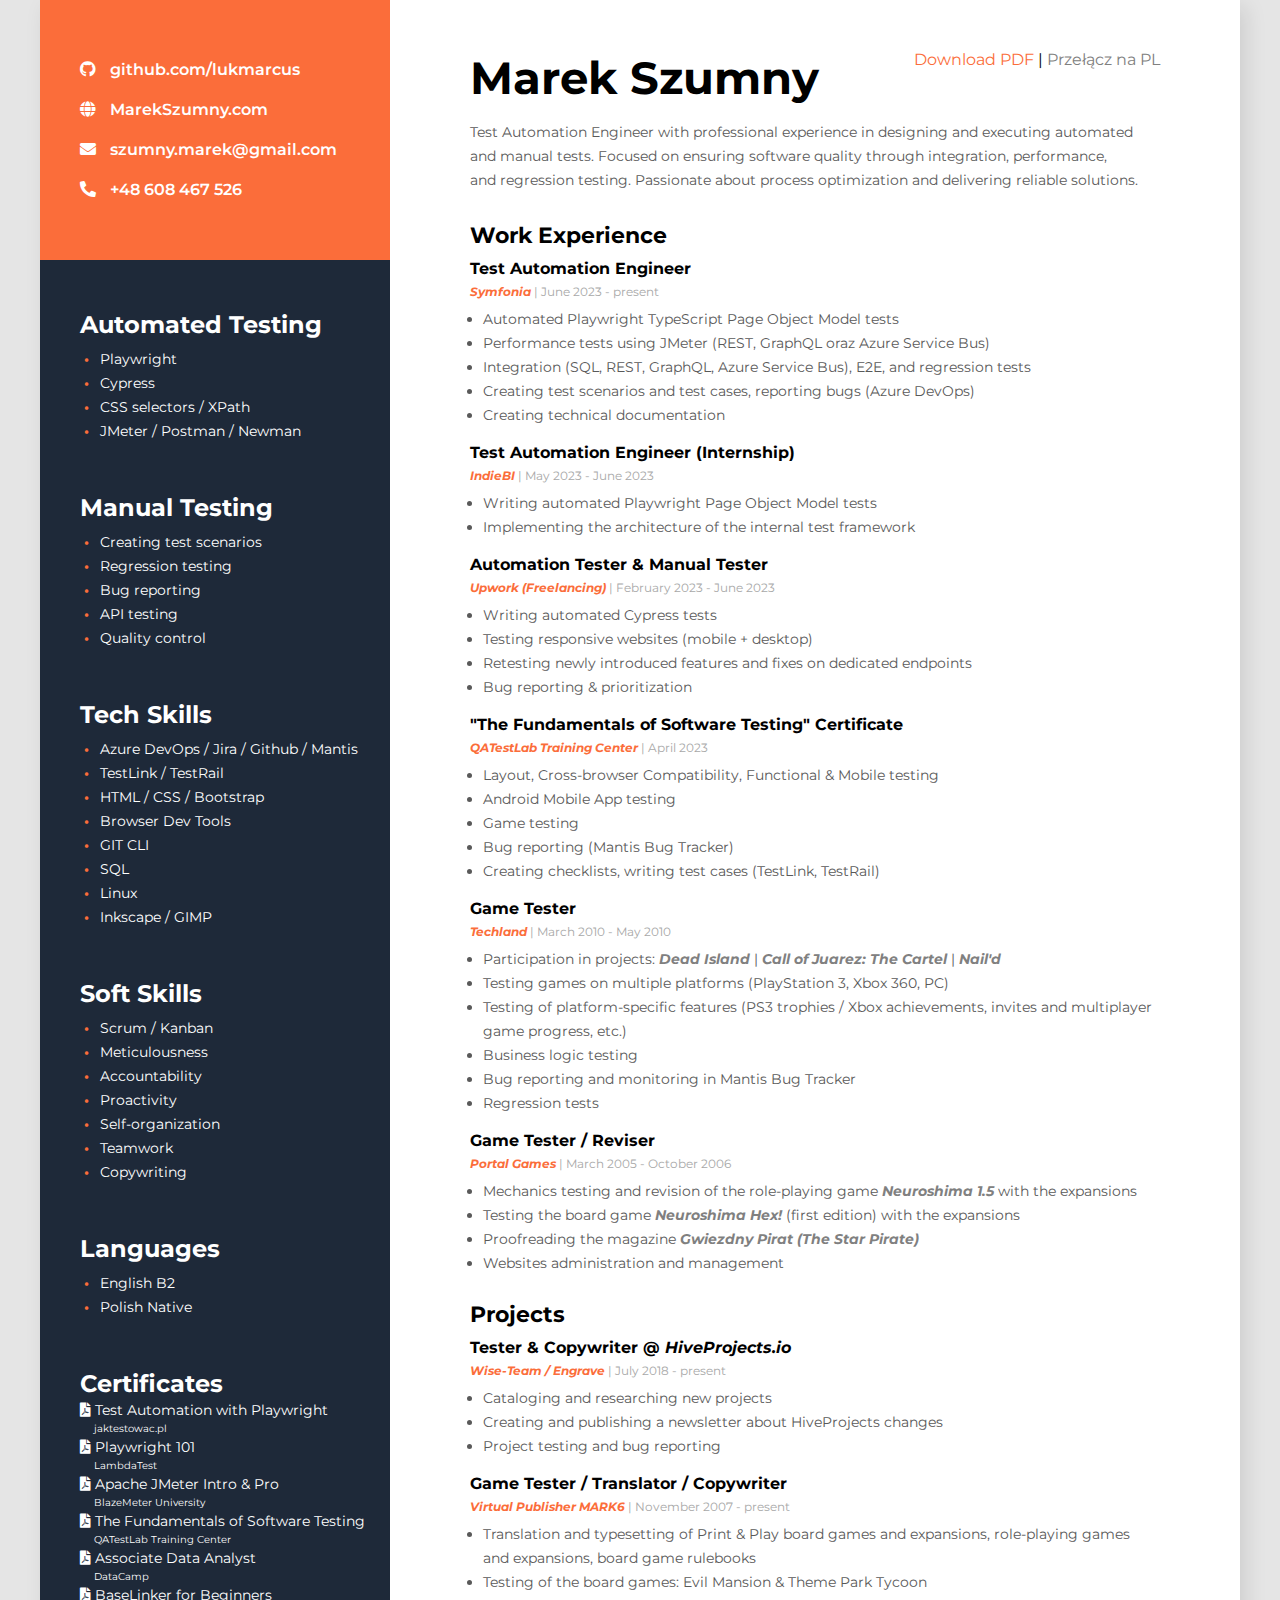
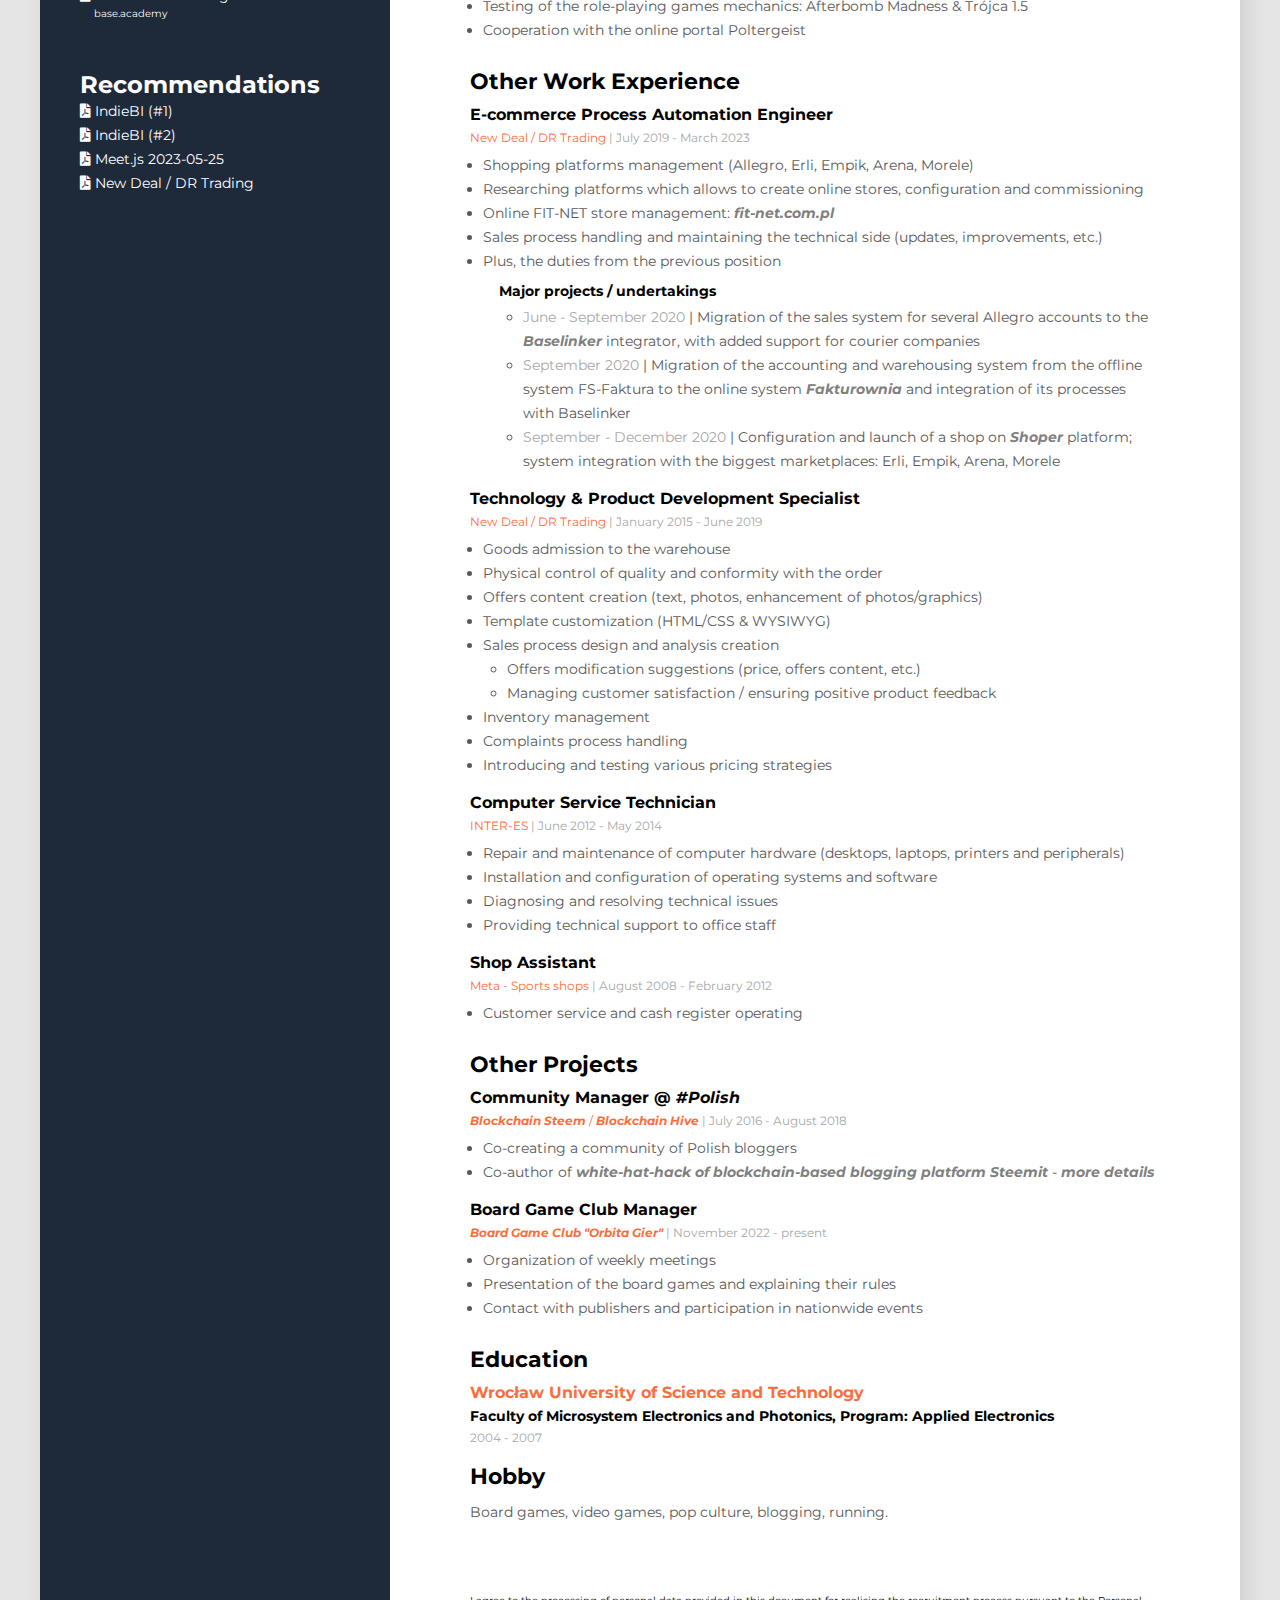
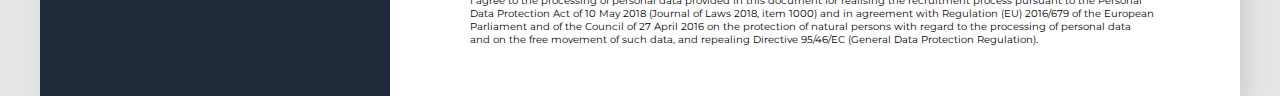
==== commit b16a43f8: "Sources added to certificates" ====
--- a/index.html
+++ b/index.html
@@ -886,42 +886,57 @@
                 <i class="fas fa-file-pdf"></i>
                 Test Automation with Playwright
               </a>
+              <p class="cert-source">jaktestowac.pl</p>
             </div>
             <div>
               <a href="certificates/MarekSzumny_Playwright101_LambdaTest.pdf">
                 <i class="fas fa-file-pdf"></i>
                 Playwright 101
               </a>
+              <p class="cert-source">LambdaTest</p>
             </div>
             <div>
               <a href="certificates/MarekSzumny_ApacheJMeterIntroPro_BlazeMeterUniversity.pdf">
                 <i class="fas fa-file-pdf"></i>
                 Apache JMeter Intro & Pro
               </a>
+              <p class="cert-source">BlazeMeter University</p>
             </div>
             <div>
               <a href="certificates/MarekSzumny_TheFundamentalsOfSoftwareTesting_QATestLabTrainingCenter.pdf">
                 <i class="fas fa-file-pdf"></i>
                 The Fundamentals of Software Testing
               </a>
+              <p class="cert-source">QATestLab Training Center</p>
             </div>
             <div>
               <a href="certificates/MarekSzumny_AssociateDataAnalyst_DataCamp.pdf">
                 <i class="fas fa-file-pdf"></i>
                 Associate Data Analyst
               </a>
+              <p class="cert-source">DataCamp</p>
             </div>
             <div>
               <a href="certificates/MarekSzumny_BaseLinkerForBeginners_BaseLinkerAcademy.pdf">
                 <i class="fas fa-file-pdf"></i>
                 BaseLinker for Beginners
               </a>
+              <p class="cert-source">base.academy</p>
             </div>
           </div>
           <ul class="aside-print">
+            <li>Test Automation with Playwright</li>
+            <p class="cert-source">jaktestowac.pl</p>
+            <li>Playwright 101</li>
+            <p class="cert-source">LambdaTest</p>
+            <li>Apache JMeter Intro & Pro</li>
+            <p class="cert-source">BlazeMeter University</p>
             <li>The Fundamentals of Software Testing</li>
+            <p class="cert-source">QATestLab Training Center</p>
             <li>Associate Data Analyst</li>
+            <p class="cert-source">DataCamp</p>
             <li>BaseLinker for Beginners</li>
+            <p class="cert-source">base.academy</p>
           </ul>
         </div>
 
--- a/style.css
+++ b/style.css
@@ -225,6 +225,10 @@
   font-weight: bold;
 }
 
+.cert-source {
+  font-size: 10px;
+}
+
 /* === PRINT === */
 
 .page-break-end {
@@ -243,6 +247,15 @@
   display: none;
 }
 
+.aside-print .cert-source {
+  margin-left: 22px;
+  line-height: 10px;
+}
+
+.aside-noprint .cert-source {
+  margin-left: 14px;
+}
+
 @media print {
   .page-break-begin {
     margin-top: 50px;
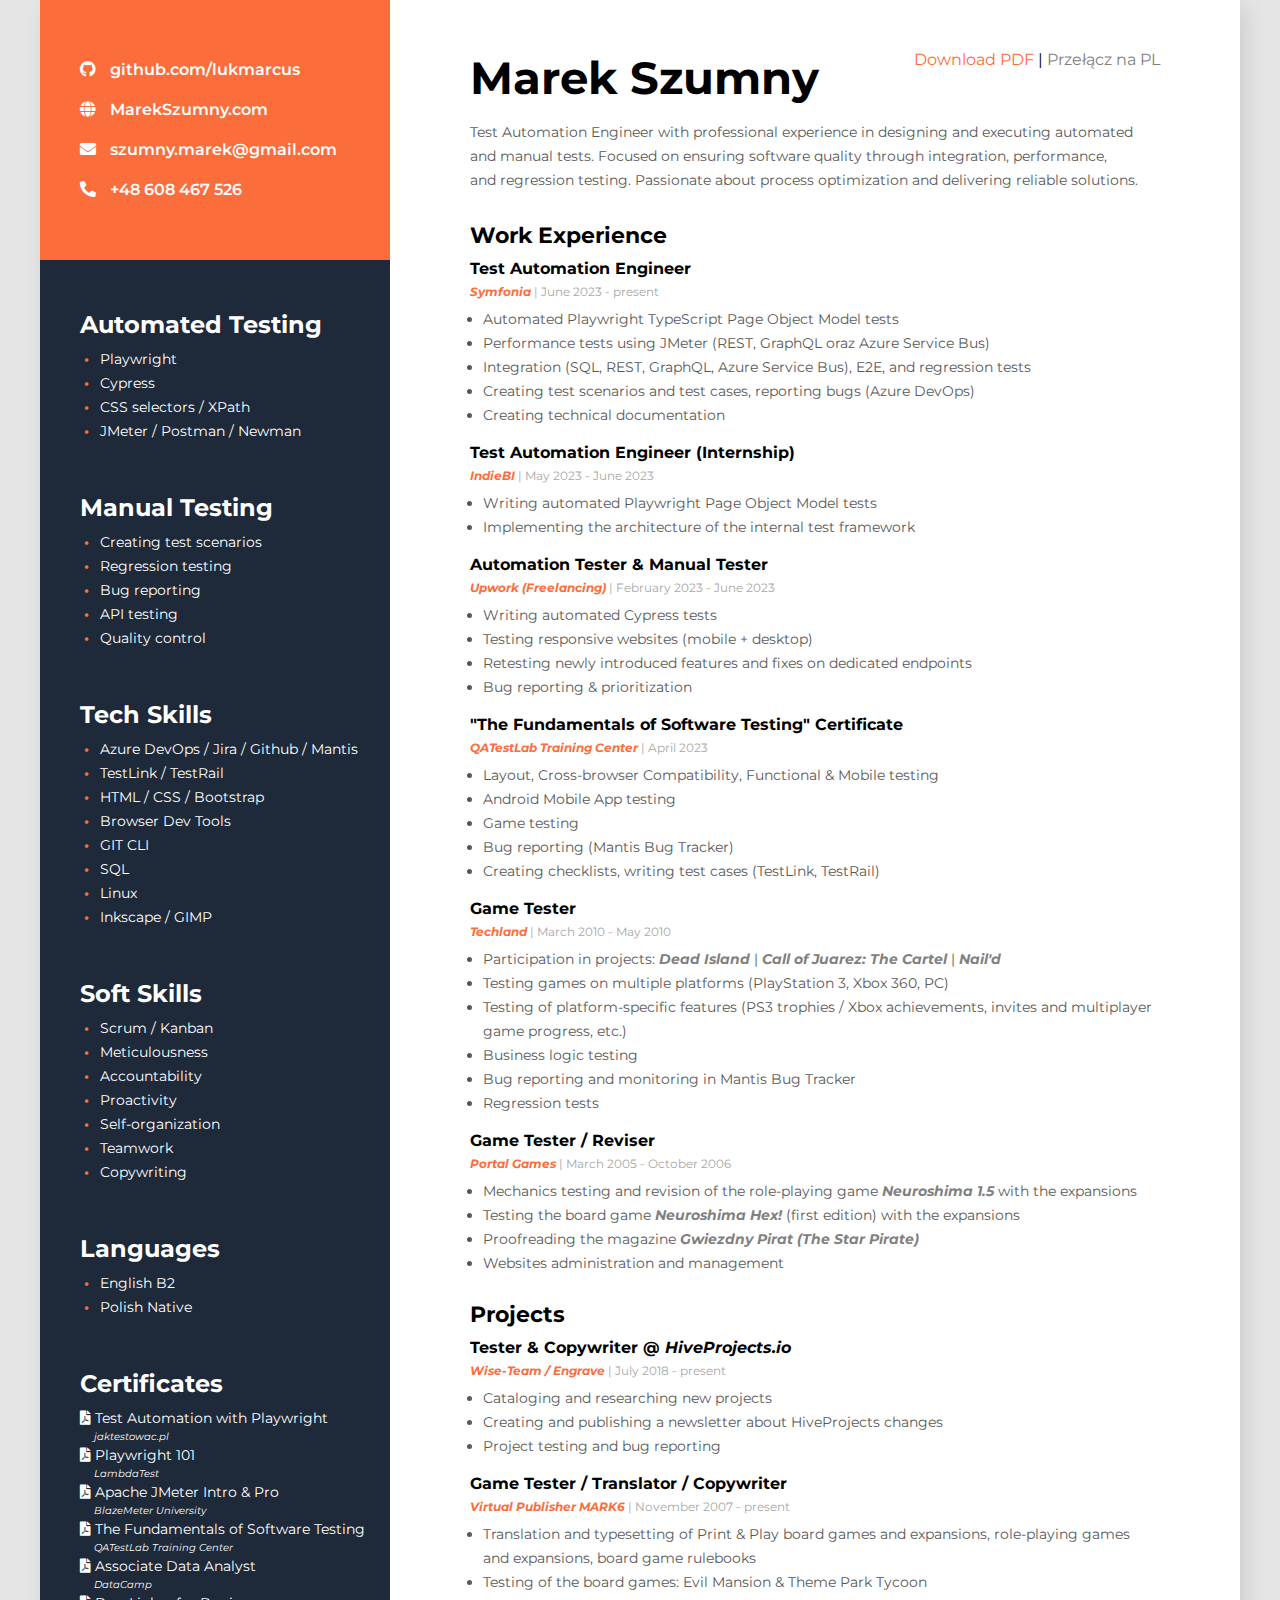
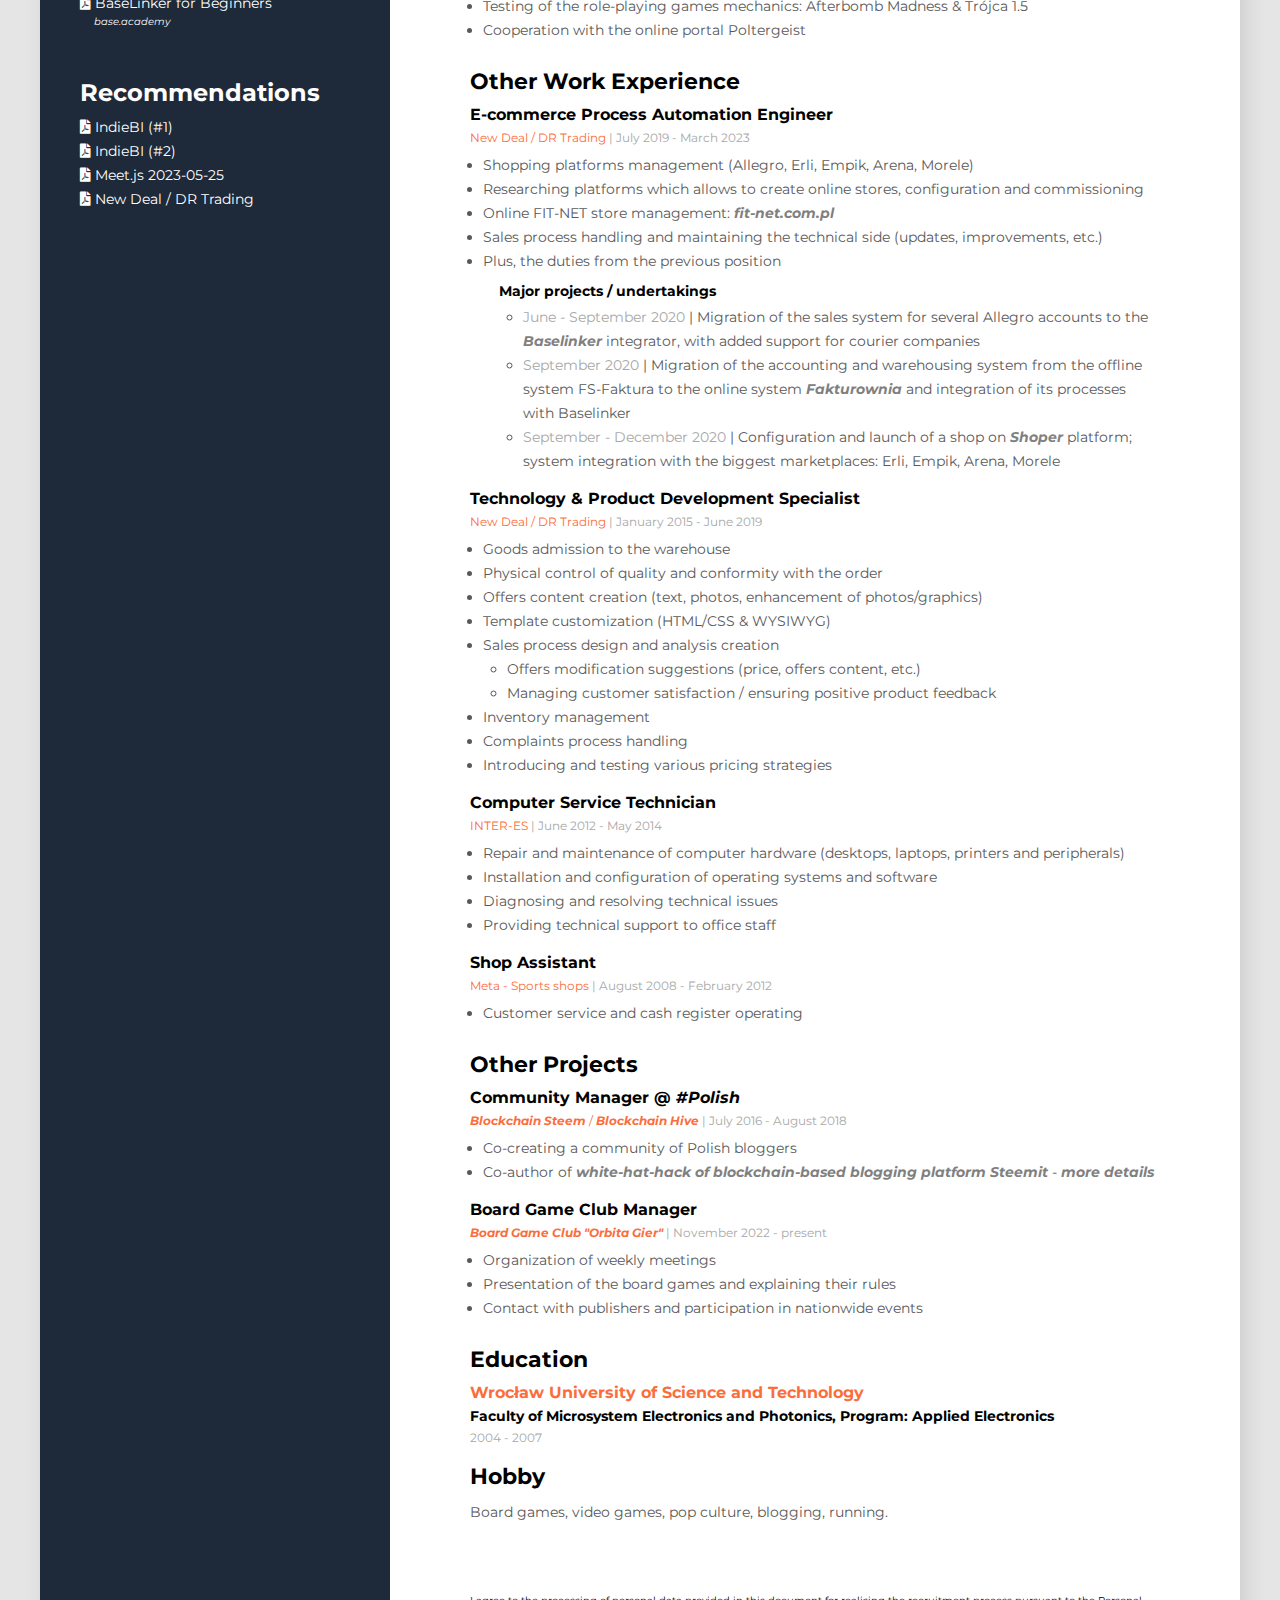
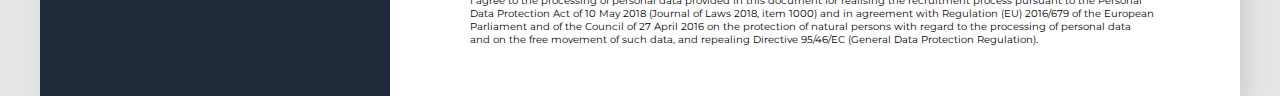
==== commit da92a718: "Merge pull request #49 from lukmarcus/v2.2.2-certificates-refactor" ====
--- a/index.html
+++ b/index.html
@@ -880,64 +880,7 @@
             <span data-lang="en">Certificates</span>
             <span data-lang="pl">Certyfikaty</span>
           </h2>
-          <div class="aside-noprint">
-            <div>
-              <a href="certificates/MarekSzumny_TestAutomationWithPlaywright_JakTestowac.pdf">
-                <i class="fas fa-file-pdf"></i>
-                Test Automation with Playwright
-              </a>
-              <p class="cert-source">jaktestowac.pl</p>
-            </div>
-            <div>
-              <a href="certificates/MarekSzumny_Playwright101_LambdaTest.pdf">
-                <i class="fas fa-file-pdf"></i>
-                Playwright 101
-              </a>
-              <p class="cert-source">LambdaTest</p>
-            </div>
-            <div>
-              <a href="certificates/MarekSzumny_ApacheJMeterIntroPro_BlazeMeterUniversity.pdf">
-                <i class="fas fa-file-pdf"></i>
-                Apache JMeter Intro & Pro
-              </a>
-              <p class="cert-source">BlazeMeter University</p>
-            </div>
-            <div>
-              <a href="certificates/MarekSzumny_TheFundamentalsOfSoftwareTesting_QATestLabTrainingCenter.pdf">
-                <i class="fas fa-file-pdf"></i>
-                The Fundamentals of Software Testing
-              </a>
-              <p class="cert-source">QATestLab Training Center</p>
-            </div>
-            <div>
-              <a href="certificates/MarekSzumny_AssociateDataAnalyst_DataCamp.pdf">
-                <i class="fas fa-file-pdf"></i>
-                Associate Data Analyst
-              </a>
-              <p class="cert-source">DataCamp</p>
-            </div>
-            <div>
-              <a href="certificates/MarekSzumny_BaseLinkerForBeginners_BaseLinkerAcademy.pdf">
-                <i class="fas fa-file-pdf"></i>
-                BaseLinker for Beginners
-              </a>
-              <p class="cert-source">base.academy</p>
-            </div>
-          </div>
-          <ul class="aside-print">
-            <li>Test Automation with Playwright</li>
-            <p class="cert-source">jaktestowac.pl</p>
-            <li>Playwright 101</li>
-            <p class="cert-source">LambdaTest</p>
-            <li>Apache JMeter Intro & Pro</li>
-            <p class="cert-source">BlazeMeter University</p>
-            <li>The Fundamentals of Software Testing</li>
-            <p class="cert-source">QATestLab Training Center</p>
-            <li>Associate Data Analyst</li>
-            <p class="cert-source">DataCamp</p>
-            <li>BaseLinker for Beginners</li>
-            <p class="cert-source">base.academy</p>
-          </ul>
+          <div id="certificates"></div>
         </div>
 
         <div class="aside-block aside-noprint">
@@ -945,43 +888,45 @@
             <span data-lang="en">Recommendations</span>
             <span data-lang="pl">Rekomendacje</span>
           </h2>
-          <div>
-            <a href="recommendations/MarekSzumny_IndieBI_MarcinGraczyk.pdf">
-              <i class="fas fa-file-pdf"></i>
-              IndieBI (#1)
-            </a>
-          </div>
-          <div>
-            <a href="recommendations/MarekSzumny_IndieBI_RobertBardzinski.pdf">
-              <i class="fas fa-file-pdf"></i>
-              IndieBI (#2)
-            </a>
-          </div>
-          <div>
-            <a href="recommendations/MarekSzumny_Meetjs.pdf">
-              <i class="fas fa-file-pdf"></i>
-              Meet.js 2023-05-25
-            </a>
-          </div>
-          <div>
-            <a
-              data-lang="en"
-              href="recommendations/MarekSzumny_NewDeal_DRTrading_BartlomiejRynkiewicz_EN.pdf"
-            >
-              <i class="fas fa-file-pdf"></i>
-              New Deal / DR Trading
-            </a>
-            <a
-              data-lang="pl"
-              href="recommendations/MarekSzumny_NewDeal_DRTrading_BartlomiejRynkiewicz_PL.pdf"
-            >
-              <i class="fas fa-file-pdf"></i>
-              New Deal / DR Trading
-            </a>
+          <div id="recommendations">
+            <div>
+              <a href="recommendations/MarekSzumny_IndieBI_MarcinGraczyk.pdf">
+                <i class="fas fa-file-pdf"></i>
+                IndieBI (#1)
+              </a>
+            </div>
+            <div>
+              <a href="recommendations/MarekSzumny_IndieBI_RobertBardzinski.pdf">
+                <i class="fas fa-file-pdf"></i>
+                IndieBI (#2)
+              </a>
+            </div>
+            <div>
+              <a href="recommendations/MarekSzumny_Meetjs.pdf">
+                <i class="fas fa-file-pdf"></i>
+                Meet.js 2023-05-25
+              </a>
+            </div>
+            <div>
+              <a
+                data-lang="en"
+                href="recommendations/MarekSzumny_NewDeal_DRTrading_BartlomiejRynkiewicz_EN.pdf"
+              >
+                <i class="fas fa-file-pdf"></i>
+                New Deal / DR Trading
+              </a>
+              <a
+                data-lang="pl"
+                href="recommendations/MarekSzumny_NewDeal_DRTrading_BartlomiejRynkiewicz_PL.pdf"
+              >
+                <i class="fas fa-file-pdf"></i>
+                New Deal / DR Trading
+              </a>
+            </div>
           </div>
         </div>
       </aside>
     </div>
   </body>
-  <script src="script.js"></script>
+  <script type="module" src="script.js"></script>
 </html>
--- a/style.css
+++ b/style.css
@@ -225,8 +225,14 @@
   font-weight: bold;
 }
 
+#certificates .aside-noprint,
+#recommendations {
+  margin-top: 8px;
+}
+
 .cert-source {
   font-size: 10px;
+  font-style: italic;
 }
 
 /* === PRINT === */
@@ -248,7 +254,7 @@
 }
 
 .aside-print .cert-source {
-  margin-left: 22px;
+  margin-left: 21px;
   line-height: 10px;
 }
 
